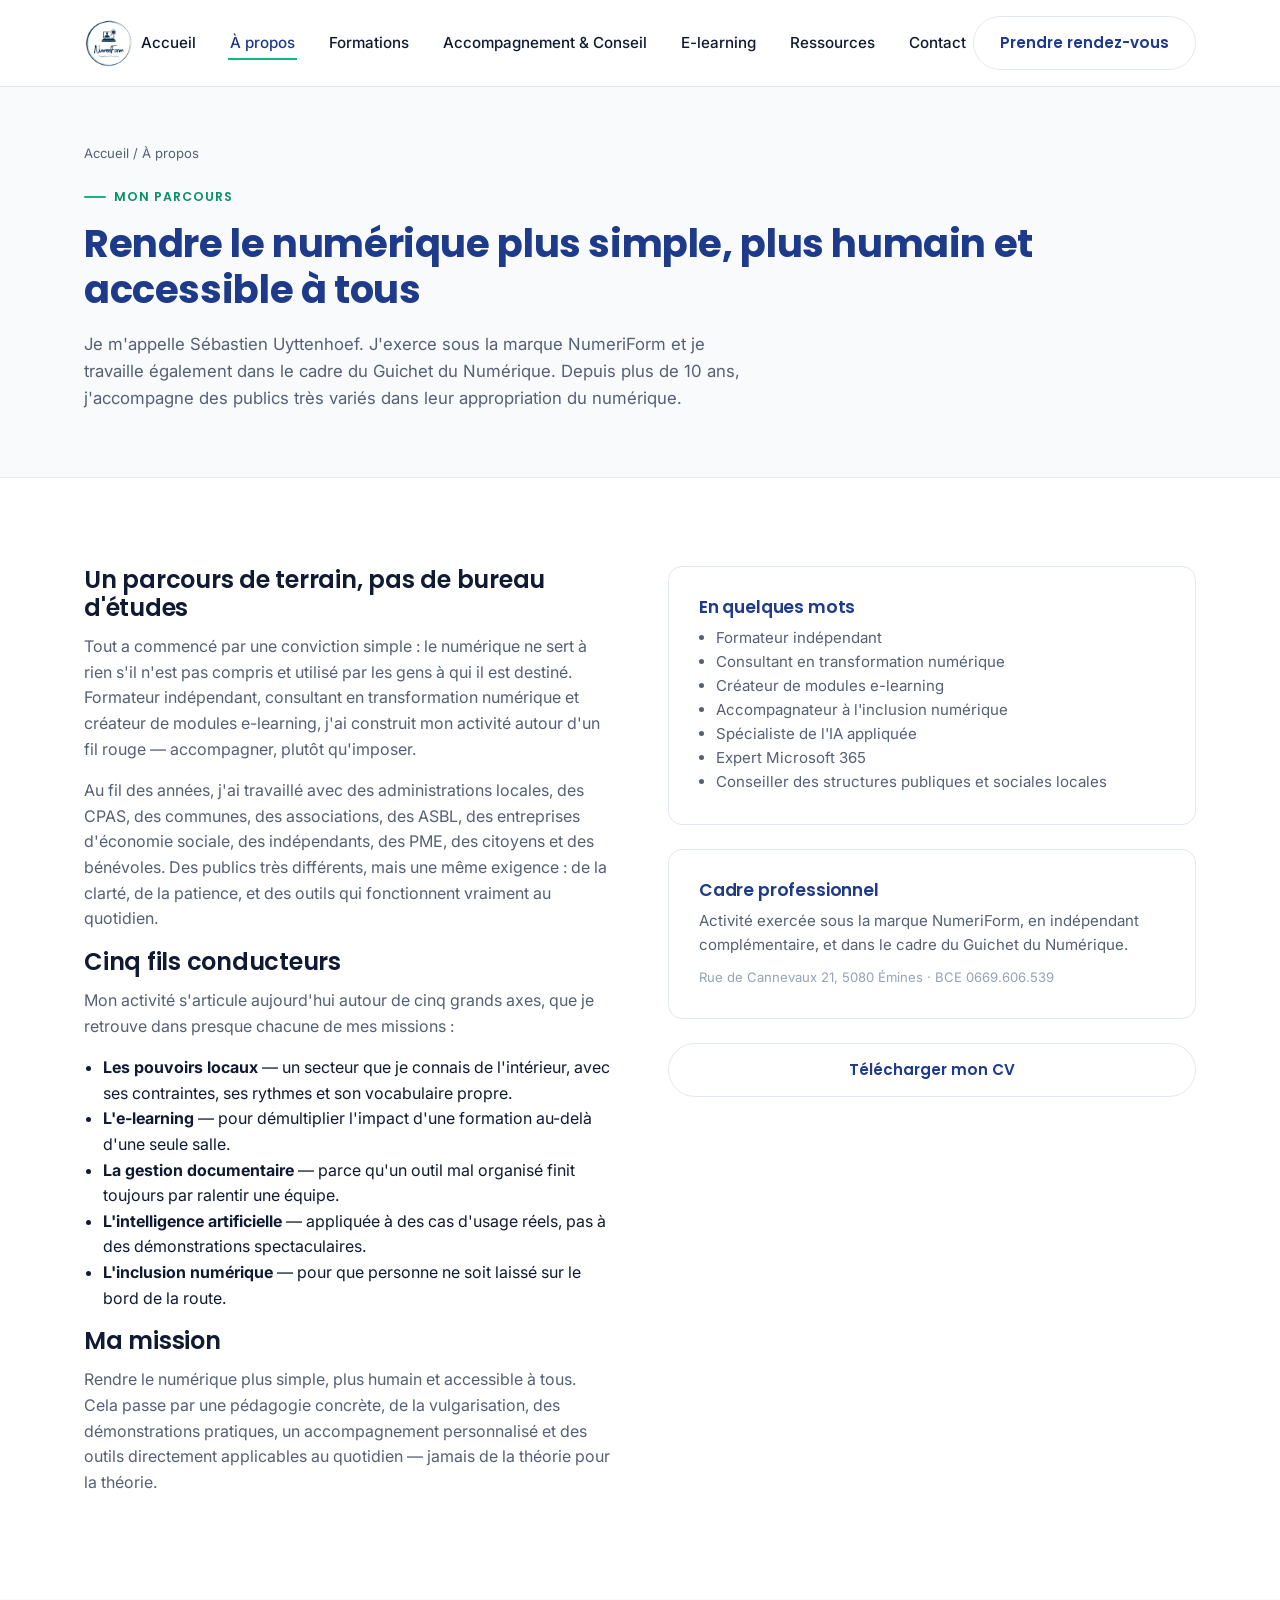
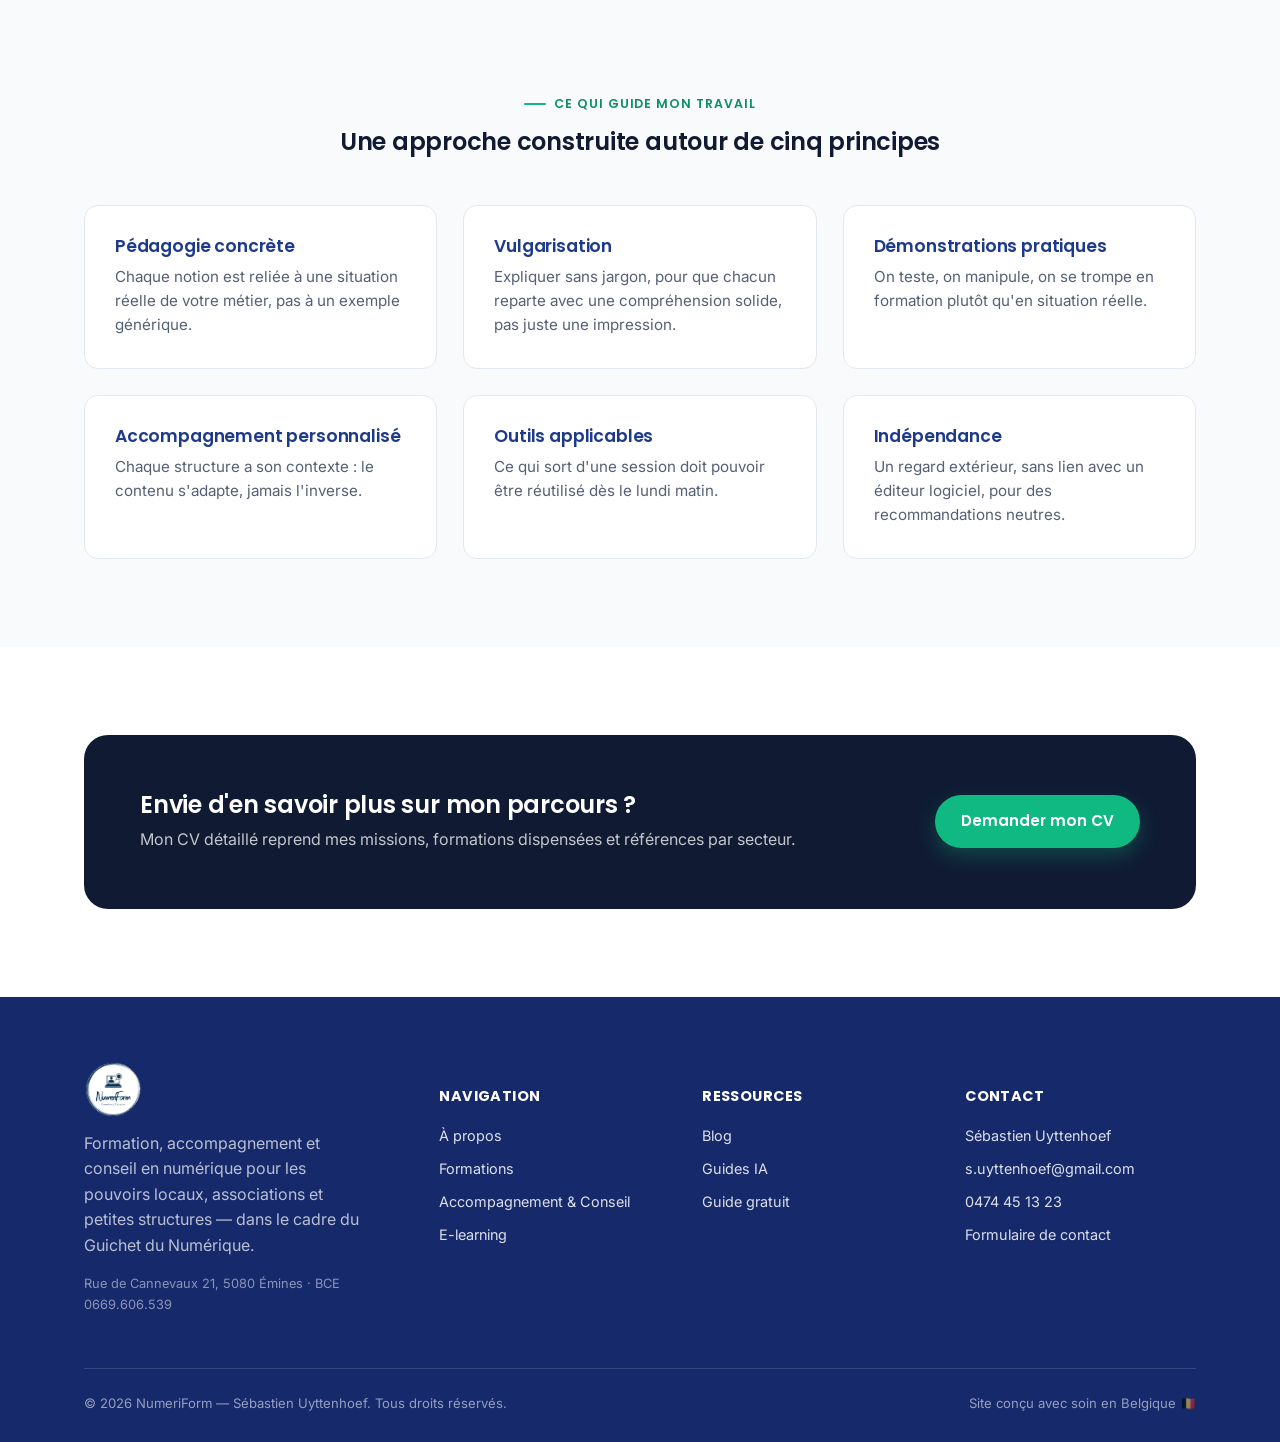
==== a-propos.html @ 52da217d "Nouvelle version complète du site NumeriForm" ====
<!DOCTYPE html>
<html lang="fr">
<head>
<meta charset="UTF-8">
<meta name="viewport" content="width=device-width, initial-scale=1.0">
<title>À propos de Sébastien Uyttenhoef | NumeriForm</title>
<meta name="description" content="Consultant en transformation numérique et formateur IA depuis plus de 10 ans, Sébastien Uyttenhoef accompagne pouvoirs locaux, associations et PME belges vers un numérique plus humain.">
<link rel="canonical" href="https://www.numeriform.be/a-propos.html">
<link rel="icon" href="data:,">
<link rel="preconnect" href="https://fonts.googleapis.com">
<link rel="preconnect" href="https://fonts.gstatic.com" crossorigin>
<link href="https://fonts.googleapis.com/css2?family=Inter:wght@400;500;600;700&family=Poppins:wght@500;600;700&display=swap" rel="stylesheet">
<link rel="stylesheet" href="css/style.css">
</head>
<body>
<a href="#main" class="skip-link">Aller au contenu</a>

<header class="site-header">
  <nav class="nav" aria-label="Navigation principale">
    <a href="index.html" class="logo"><img src="images/logo.png" alt="NumeriForm — Formation & Inclusion" class="logo-img"></a>
    <ul class="nav-links">
      <li><a href="index.html">Accueil</a></li>
      <li><a href="a-propos.html" aria-current="page">À propos</a></li>
      <li><a href="formations.html">Formations</a></li>
      <li><a href="accompagnement-conseil.html">Accompagnement &amp; Conseil</a></li>
      <li><a href="e-learning.html">E-learning</a></li>
      <li><a href="ressources.html">Ressources</a></li>
      <li><a href="contact.html">Contact</a></li>
    </ul>
    <div class="nav-cta">
      <a href="contact.html" class="btn btn-secondary">Prendre rendez-vous</a>
      <button class="nav-toggle" aria-label="Ouvrir le menu" aria-expanded="false"><span></span></button>
    </div>
  </nav>
</header>

<main id="main">

  <section class="page-hero">
    <div class="container">
      <div class="breadcrumb"><a href="index.html">Accueil</a> / À propos</div>
      <div class="eyebrow">Mon parcours</div>
      <h1>Rendre le numérique plus simple, plus humain et accessible à tous</h1>
      <p class="lead">Je m'appelle Sébastien Uyttenhoef. J'exerce sous la marque NumeriForm et je travaille également dans le cadre du Guichet du Numérique. Depuis plus de 10 ans, j'accompagne des publics très variés dans leur appropriation du numérique.</p>
    </div>
  </section>

  <section>
    <div class="container">
      <div class="grid grid-2" style="gap:56px; align-items:start;">
        <div>
          <h2>Un parcours de terrain, pas de bureau d'études</h2>
          <p>Tout a commencé par une conviction simple : le numérique ne sert à rien s'il n'est pas compris et utilisé par les gens à qui il est destiné. Formateur indépendant, consultant en transformation numérique et créateur de modules e-learning, j'ai construit mon activité autour d'un fil rouge — accompagner, plutôt qu'imposer.</p>
          <p>Au fil des années, j'ai travaillé avec des administrations locales, des CPAS, des communes, des associations, des ASBL, des entreprises d'économie sociale, des indépendants, des PME, des citoyens et des bénévoles. Des publics très différents, mais une même exigence : de la clarté, de la patience, et des outils qui fonctionnent vraiment au quotidien.</p>
          <h2>Cinq fils conducteurs</h2>
          <p>Mon activité s'articule aujourd'hui autour de cinq grands axes, que je retrouve dans presque chacune de mes missions :</p>
          <ul>
            <li><strong>Les pouvoirs locaux</strong> — un secteur que je connais de l'intérieur, avec ses contraintes, ses rythmes et son vocabulaire propre.</li>
            <li><strong>L'e-learning</strong> — pour démultiplier l'impact d'une formation au-delà d'une seule salle.</li>
            <li><strong>La gestion documentaire</strong> — parce qu'un outil mal organisé finit toujours par ralentir une équipe.</li>
            <li><strong>L'intelligence artificielle</strong> — appliquée à des cas d'usage réels, pas à des démonstrations spectaculaires.</li>
            <li><strong>L'inclusion numérique</strong> — pour que personne ne soit laissé sur le bord de la route.</li>
          </ul>
          <h2>Ma mission</h2>
          <p>Rendre le numérique plus simple, plus humain et accessible à tous. Cela passe par une pédagogie concrète, de la vulgarisation, des démonstrations pratiques, un accompagnement personnalisé et des outils directement applicables au quotidien — jamais de la théorie pour la théorie.</p>
        </div>

        <aside>
          <div class="card" style="margin-bottom:24px;">
            <h3>En quelques mots</h3>
            <ul style="margin:0; padding-left:1.1em; color:var(--gray-600); font-size:0.94rem;">
              <li>Formateur indépendant</li>
              <li>Consultant en transformation numérique</li>
              <li>Créateur de modules e-learning</li>
              <li>Accompagnateur à l'inclusion numérique</li>
              <li>Spécialiste de l'IA appliquée</li>
              <li>Expert Microsoft 365</li>
              <li>Conseiller des structures publiques et sociales locales</li>
            </ul>
          </div>
          <div class="card" style="margin-bottom:24px;">
            <h3>Cadre professionnel</h3>
            <p style="margin-bottom:0; font-size:0.94rem;">Activité exercée sous la marque NumeriForm, en indépendant complémentaire, et dans le cadre du Guichet du Numérique.</p>
            <p style="color:var(--gray-400); font-size:0.82rem; margin-top:10px; margin-bottom:0;">Rue de Cannevaux 21, 5080 Émines · BCE 0669.606.539</p>
          </div>
          <a href="#cv" class="btn btn-secondary btn-block">Télécharger mon CV</a>
        </aside>
      </div>
    </div>
  </section>

  <section style="background:var(--gray-50);">
    <div class="container">
      <div class="section-head center">
        <div class="eyebrow">Ce qui guide mon travail</div>
        <h2>Une approche construite autour de cinq principes</h2>
      </div>
      <div class="grid grid-3">
        <div class="card"><h3>Pédagogie concrète</h3><p>Chaque notion est reliée à une situation réelle de votre métier, pas à un exemple générique.</p></div>
        <div class="card"><h3>Vulgarisation</h3><p>Expliquer sans jargon, pour que chacun reparte avec une compréhension solide, pas juste une impression.</p></div>
        <div class="card"><h3>Démonstrations pratiques</h3><p>On teste, on manipule, on se trompe en formation plutôt qu'en situation réelle.</p></div>
        <div class="card"><h3>Accompagnement personnalisé</h3><p>Chaque structure a son contexte : le contenu s'adapte, jamais l'inverse.</p></div>
        <div class="card"><h3>Outils applicables</h3><p>Ce qui sort d'une session doit pouvoir être réutilisé dès le lundi matin.</p></div>
        <div class="card"><h3>Indépendance</h3><p>Un regard extérieur, sans lien avec un éditeur logiciel, pour des recommandations neutres.</p></div>
      </div>
    </div>
  </section>

  <section id="cv">
    <div class="container">
      <div class="cta-final">
        <div>
          <h2>Envie d'en savoir plus sur mon parcours ?</h2>
          <p>Mon CV détaillé reprend mes missions, formations dispensées et références par secteur.</p>
        </div>
        <a href="mailto:s.uyttenhoef@gmail.com?subject=Demande%20de%20CV" class="btn btn-primary">Demander mon CV</a>
      </div>
    </div>
  </section>

</main>

<footer class="site-footer">
  <div class="container">
    <div class="footer-grid">
      <div>
        <img src="images/logo.png" alt="NumeriForm — Formation & Inclusion" class="footer-logo-img">
        <p style="color:rgba(255,255,255,0.7); margin-top:12px; max-width:280px;">Formation, accompagnement et conseil en numérique pour les pouvoirs locaux, associations et petites structures — dans le cadre du Guichet du Numérique.</p>
        <p style="color:rgba(255,255,255,0.5); font-size:0.8rem; margin-top:10px;">Rue de Cannevaux 21, 5080 Émines · BCE 0669.606.539</p>
      </div>
      <div>
        <h5>Navigation</h5>
        <ul>
          <li><a href="a-propos.html">À propos</a></li>
          <li><a href="formations.html">Formations</a></li>
          <li><a href="accompagnement-conseil.html">Accompagnement &amp; Conseil</a></li>
          <li><a href="e-learning.html">E-learning</a></li>
        </ul>
      </div>
      <div>
        <h5>Ressources</h5>
        <ul>
          <li><a href="ressources.html">Blog</a></li>
          <li><a href="ressources.html#ia">Guides IA</a></li>
          <li><a href="contact.html">Guide gratuit</a></li>
        </ul>
      </div>
      <div>
        <h5>Contact</h5>
        <ul>
          <li>Sébastien Uyttenhoef</li>
          <li><a href="mailto:s.uyttenhoef@gmail.com">s.uyttenhoef@gmail.com</a></li>
          <li><a href="tel:+32474451323">0474 45 13 23</a></li>
          <li><a href="contact.html">Formulaire de contact</a></li>
        </ul>
      </div>
    </div>
    <div class="footer-bottom">
      <span>© <span data-year></span> NumeriForm — Sébastien Uyttenhoef. Tous droits réservés.</span>
      <span>Site conçu avec soin en Belgique 🇧🇪</span>
    </div>
  </div>
</footer>

<script src="js/main.js"></script>
</body>
</html>
---- css/style.css ----
/* =========================================================
   NumeriForm — Design System
   Palette : bleu institutionnel + accent vert "progrès"
   Typo     : Poppins (display) / Inter (texte courant)
   ========================================================= */

:root {
  /* Couleurs de marque (imposées par le brief) */
  --blue-deep: #1E3A8A;
  --blue-deep-dark: #16296b;
  --blue-light: #3B82F6;
  --green: #10B981;
  --green-dark: #0b8f66;
  --white: #FFFFFF;
  --gray-50: #F8FAFC;
  --gray-100: #F1F5F9;
  --gray-200: #E2E8F0;
  --gray-400: #94A3B8;
  --gray-600: #556075;
  --ink: #101B33;

  /* Typo */
  --font-display: 'Poppins', 'Inter', sans-serif;
  --font-body: 'Inter', sans-serif;

  /* Rythme */
  --radius-sm: 8px;
  --radius-md: 14px;
  --radius-lg: 24px;
  --shadow-sm: 0 2px 8px rgba(16, 27, 51, 0.06);
  --shadow-md: 0 12px 32px rgba(16, 27, 51, 0.10);
  --shadow-lg: 0 24px 60px rgba(16, 27, 51, 0.16);
  --container: 1160px;
}

@media (prefers-reduced-motion: reduce) {
  *, *::before, *::after {
    animation-duration: 0.001ms !important;
    animation-iteration-count: 1 !important;
    transition-duration: 0.001ms !important;
    scroll-behavior: auto !important;
  }
}

* { box-sizing: border-box; }

html { scroll-behavior: smooth; }

body {
  margin: 0;
  font-family: var(--font-body);
  color: var(--ink);
  background: var(--white);
  line-height: 1.6;
  -webkit-font-smoothing: antialiased;
}

img { max-width: 100%; display: block; }

a { color: inherit; text-decoration: none; }

h1, h2, h3, h4 {
  font-family: var(--font-display);
  font-weight: 600;
  line-height: 1.18;
  margin: 0 0 0.5em;
  letter-spacing: -0.01em;
}

h1 { font-weight: 700; }

p { margin: 0 0 1em; color: var(--gray-600); }

ul { padding-left: 1.2em; }

.container {
  width: 100%;
  max-width: var(--container);
  margin: 0 auto;
  padding: 0 24px;
}

section { padding: 88px 0; }

.section-tight { padding: 56px 0; }

.eyebrow {
  display: inline-flex;
  align-items: center;
  gap: 8px;
  font-family: var(--font-display);
  font-size: 0.78rem;
  font-weight: 600;
  letter-spacing: 0.08em;
  text-transform: uppercase;
  color: var(--green-dark);
  margin-bottom: 14px;
}

.eyebrow::before {
  content: "";
  width: 22px;
  height: 2px;
  background: var(--green);
  border-radius: 2px;
}

.section-head {
  max-width: 640px;
  margin-bottom: 48px;
}

.section-head.center {
  margin-left: auto;
  margin-right: auto;
  text-align: center;
}

/* ---------- Boutons ---------- */
.btn {
  display: inline-flex;
  align-items: center;
  justify-content: center;
  gap: 8px;
  font-family: var(--font-display);
  font-weight: 600;
  font-size: 0.95rem;
  padding: 14px 26px;
  border-radius: 999px;
  border: none;
  cursor: pointer;
  transition: transform 0.18s ease, box-shadow 0.18s ease, background 0.18s ease, color 0.18s ease;
  white-space: nowrap;
}
.btn:focus-visible {
  outline: 3px solid var(--green);
  outline-offset: 3px;
}
.btn-primary {
  background: var(--green);
  color: var(--white);
  box-shadow: 0 8px 20px rgba(16, 185, 129, 0.28);
}
.btn-primary:hover { background: var(--green-dark); transform: translateY(-2px); }

.btn-secondary {
  background: var(--white);
  color: var(--blue-deep);
  border: 1.5px solid var(--gray-200);
}
.btn-secondary:hover { border-color: var(--blue-light); transform: translateY(-2px); }

.btn-ghost-onblue {
  background: rgba(255,255,255,0.08);
  color: var(--white);
  border: 1.5px solid rgba(255,255,255,0.35);
}
.btn-ghost-onblue:hover { background: rgba(255,255,255,0.18); transform: translateY(-2px); }

.btn-block { width: 100%; }

/* ---------- Header ---------- */
.site-header {
  position: sticky;
  top: 0;
  z-index: 100;
  background: rgba(255,255,255,0.92);
  backdrop-filter: blur(10px);
  border-bottom: 1px solid var(--gray-200);
}
.nav {
  display: flex;
  align-items: center;
  justify-content: space-between;
  padding: 16px 24px;
  max-width: var(--container);
  margin: 0 auto;
}
.logo {
  font-family: var(--font-display);
  font-weight: 700;
  font-size: 1.15rem;
  color: var(--blue-deep);
  display: flex;
  align-items: center;
  gap: 4px;
}
.logo span { color: var(--green); }
.logo-img {
  height: 48px;
  width: auto;
  display: block;
}
.footer-logo-img {
  height: 56px;
  width: auto;
  display: block;
  margin-bottom: 14px;
}
.nav-links {
  display: flex;
  gap: 30px;
  list-style: none;
  margin: 0;
  padding: 0;
}
.nav-links a {
  font-size: 0.95rem;
  font-weight: 500;
  color: var(--ink);
  padding: 6px 2px;
  border-bottom: 2px solid transparent;
  transition: border-color 0.15s ease, color 0.15s ease;
}
.nav-links a:hover, .nav-links a[aria-current="page"] {
  color: var(--blue-deep);
  border-color: var(--green);
}
.nav-cta { display: flex; align-items: center; gap: 14px; }
.nav-toggle {
  display: none;
  background: none;
  border: none;
  cursor: pointer;
  padding: 8px;
}
.nav-toggle span, .nav-toggle span::before, .nav-toggle span::after {
  content: "";
  display: block;
  width: 24px;
  height: 2px;
  background: var(--ink);
  position: relative;
  transition: transform 0.2s ease, opacity 0.2s ease;
}
.nav-toggle span::before { position: absolute; top: -8px; }
.nav-toggle span::after { position: absolute; top: 8px; }

@media (max-width: 900px) {
  .nav-links {
    position: fixed;
    inset: 72px 16px auto 16px;
    background: var(--white);
    flex-direction: column;
    gap: 4px;
    padding: 14px;
    border-radius: var(--radius-md);
    box-shadow: var(--shadow-lg);
    border: 1px solid var(--gray-200);
    transform: translateY(-12px);
    opacity: 0;
    pointer-events: none;
    transition: transform 0.2s ease, opacity 0.2s ease;
  }
  .nav-links.open { transform: translateY(0); opacity: 1; pointer-events: auto; }
  .nav-links a { display: block; padding: 10px 12px; border-radius: 8px; border-bottom: none; }
  .nav-links a:hover { background: var(--gray-100); }
  .nav-toggle { display: block; }
  .nav-cta .btn-secondary { display: none; }
}

/* ---------- Hero ---------- */
.hero {
  position: relative;
  overflow: hidden;
  background: linear-gradient(180deg, var(--gray-50) 0%, var(--white) 100%);
  padding: 76px 0 40px;
}
.hero-grid {
  display: grid;
  grid-template-columns: 1.05fr 0.95fr;
  gap: 56px;
  align-items: center;
}
.hero h1 {
  font-size: clamp(2.1rem, 3.6vw, 3.35rem);
  color: var(--blue-deep);
}
.hero .lead {
  font-size: 1.14rem;
  color: var(--gray-600);
  max-width: 540px;
  margin-bottom: 30px;
}
.hero-actions { display: flex; gap: 14px; flex-wrap: wrap; margin-bottom: 34px; }
.hero-trust {
  display: flex;
  gap: 28px;
  flex-wrap: wrap;
  font-size: 0.86rem;
  color: var(--gray-600);
}
.hero-trust strong { color: var(--blue-deep); font-family: var(--font-display); display: block; font-size: 1.3rem; }

/* Signature visuelle : le chemin numérique (parcours en 3 étapes, en forme de passerelle) */
.path-visual {
  position: relative;
  width: 100%;
  aspect-ratio: 4/3.1;
}
.path-visual svg { width: 100%; height: 100%; }

/* ---------- Bandeau logos / secteurs ---------- */
.sectors-strip {
  padding: 30px 0;
  border-top: 1px solid var(--gray-200);
  border-bottom: 1px solid var(--gray-200);
  background: var(--gray-50);
}
.sectors-strip .row {
  display: flex;
  flex-wrap: wrap;
  gap: 12px 28px;
  justify-content: center;
  align-items: center;
  font-family: var(--font-display);
  font-weight: 600;
  font-size: 0.92rem;
  color: var(--blue-deep);
  text-align: center;
}
.sectors-strip .row span { opacity: 0.9; }

/* ---------- Cards génériques ---------- */
.grid {
  display: grid;
  gap: 26px;
}
.grid-3 { grid-template-columns: repeat(3, 1fr); }
.grid-2 { grid-template-columns: repeat(2, 1fr); }
.grid-4 { grid-template-columns: repeat(4, 1fr); }

.card {
  background: var(--white);
  border: 1px solid var(--gray-200);
  border-radius: var(--radius-md);
  padding: 30px;
  transition: transform 0.2s ease, box-shadow 0.2s ease, border-color 0.2s ease;
}
.card:hover { transform: translateY(-4px); box-shadow: var(--shadow-md); border-color: transparent; }

.card-icon {
  width: 46px;
  height: 46px;
  border-radius: 12px;
  background: rgba(16,185,129,0.12);
  color: var(--green-dark);
  display: flex;
  align-items: center;
  justify-content: center;
  margin-bottom: 18px;
}
.card-icon svg { width: 24px; height: 24px; }

.card h3 { font-size: 1.08rem; color: var(--blue-deep); }
.card p { font-size: 0.95rem; margin-bottom: 0; }
.card a.card-link {
  display: inline-flex;
  align-items: center;
  gap: 6px;
  margin-top: 14px;
  font-weight: 600;
  font-size: 0.9rem;
  color: var(--green-dark);
}

/* ---------- Pourquoi travailler avec moi (points forts) ---------- */
.strengths { background: var(--gray-50); }
.strength-row {
  display: flex;
  gap: 22px;
  padding: 24px 0;
  border-bottom: 1px solid var(--gray-200);
}
.strength-row:last-child { border-bottom: none; }
.strength-num {
  font-family: var(--font-display);
  font-weight: 700;
  font-size: 0.85rem;
  color: var(--white);
  background: var(--blue-deep);
  width: 34px; height: 34px;
  border-radius: 999px;
  display: flex; align-items: center; justify-content: center;
  flex-shrink: 0;
}
.strength-row h4 { margin-bottom: 4px; font-size: 1.02rem; color: var(--ink); }
.strength-row p { margin: 0; font-size: 0.93rem; }

/* ---------- Bandeau bleu (CTA / stats) ---------- */
.band-blue {
  background: radial-gradient(1200px 400px at 15% -10%, var(--blue-light) 0%, transparent 60%), var(--blue-deep);
  color: var(--white);
}
.band-blue h2, .band-blue h3 { color: var(--white); }
.band-blue p { color: rgba(255,255,255,0.82); }

.stats-row {
  display: grid;
  grid-template-columns: repeat(4, 1fr);
  gap: 24px;
  text-align: center;
}
.stat strong {
  display: block;
  font-family: var(--font-display);
  font-size: 2.3rem;
  color: var(--white);
}
.stat span { font-size: 0.86rem; color: rgba(255,255,255,0.75); }

/* ---------- Témoignages ---------- */
.testimonial-card {
  background: var(--white);
  border: 1px solid var(--gray-200);
  border-radius: var(--radius-md);
  padding: 28px;
}
.testimonial-card p.quote {
  font-family: var(--font-display);
  font-size: 1.02rem;
  color: var(--ink);
  font-weight: 500;
}
.testimonial-who {
  display: flex;
  align-items: center;
  gap: 12px;
  margin-top: 18px;
}
.avatar {
  width: 42px; height: 42px;
  border-radius: 999px;
  background: var(--blue-deep);
  color: var(--white);
  display: flex; align-items: center; justify-content: center;
  font-family: var(--font-display);
  font-weight: 700;
  font-size: 0.9rem;
}
.testimonial-who div strong { display: block; font-size: 0.92rem; }
.testimonial-who div span { font-size: 0.82rem; color: var(--gray-600); }
.testimonial-note {
  font-size: 0.78rem;
  color: var(--gray-400);
  margin-top: 40px;
  text-align: center;
}

/* ---------- CTA final ---------- */
.cta-final {
  background: var(--ink);
  color: var(--white);
  border-radius: var(--radius-lg);
  padding: 56px;
  display: flex;
  align-items: center;
  justify-content: space-between;
  gap: 30px;
  flex-wrap: wrap;
}
.cta-final h2 { color: var(--white); margin-bottom: 8px; }
.cta-final p { color: rgba(255,255,255,0.75); margin: 0; }

/* ---------- Footer ---------- */
.site-footer {
  background: var(--blue-deep-dark);
  color: rgba(255,255,255,0.85);
  padding: 64px 0 28px;
}
.footer-grid {
  display: grid;
  grid-template-columns: 1.4fr 1fr 1fr 1fr;
  gap: 32px;
  padding-bottom: 40px;
  border-bottom: 1px solid rgba(255,255,255,0.14);
}
.footer-grid h5 {
  font-family: var(--font-display);
  color: var(--white);
  font-size: 0.9rem;
  margin-bottom: 16px;
  letter-spacing: 0.03em;
  text-transform: uppercase;
}
.footer-grid ul { list-style: none; padding: 0; margin: 0; }
.footer-grid li { margin-bottom: 10px; font-size: 0.9rem; }
.footer-grid a:hover { color: var(--green); }
.footer-logo { font-family: var(--font-display); font-weight: 700; color: var(--white); font-size: 1.2rem; }
.footer-bottom {
  display: flex;
  justify-content: space-between;
  flex-wrap: wrap;
  gap: 10px;
  padding-top: 24px;
  font-size: 0.82rem;
  color: rgba(255,255,255,0.55);
}

/* ---------- Page header (pages internes) ---------- */
.page-hero {
  padding: 56px 0 48px;
  background: var(--gray-50);
  border-bottom: 1px solid var(--gray-200);
}
.breadcrumb {
  font-size: 0.82rem;
  color: var(--gray-600);
  margin-bottom: 16px;
}
.breadcrumb a:hover { color: var(--blue-deep); }
.page-hero h1 { color: var(--blue-deep); font-size: clamp(1.8rem, 3vw, 2.5rem); }
.page-hero .lead { max-width: 680px; font-size: 1.05rem; }

/* ---------- Tabs de catégories (formations / blog) ---------- */
.filter-row {
  display: flex;
  gap: 10px;
  flex-wrap: wrap;
  margin-bottom: 40px;
}
.filter-chip {
  font-family: var(--font-display);
  font-size: 0.86rem;
  font-weight: 600;
  padding: 9px 18px;
  border-radius: 999px;
  border: 1.5px solid var(--gray-200);
  background: var(--white);
  cursor: pointer;
  color: var(--ink);
  transition: all 0.15s ease;
}
.filter-chip:hover { border-color: var(--blue-light); }
.filter-chip.active { background: var(--blue-deep); border-color: var(--blue-deep); color: var(--white); }

/* ---------- Fiche formation ---------- */
.course-card {
  border: 1px solid var(--gray-200);
  border-radius: var(--radius-md);
  overflow: hidden;
  background: var(--white);
  display: flex;
  flex-direction: column;
}
.course-media {
  height: 150px;
  background: linear-gradient(135deg, var(--blue-deep), var(--blue-light));
  display: flex;
  align-items: center;
  justify-content: center;
  color: rgba(255,255,255,0.9);
  font-family: var(--font-display);
  font-weight: 600;
  font-size: 0.85rem;
  letter-spacing: 0.04em;
  text-transform: uppercase;
}
.course-body { padding: 22px; display: flex; flex-direction: column; flex: 1; }
.course-tag {
  align-self: flex-start;
  font-size: 0.72rem;
  font-weight: 700;
  text-transform: uppercase;
  letter-spacing: 0.05em;
  color: var(--green-dark);
  background: rgba(16,185,129,0.12);
  padding: 4px 10px;
  border-radius: 6px;
  margin-bottom: 12px;
}
.course-meta {
  display: flex;
  gap: 14px;
  font-size: 0.82rem;
  color: var(--gray-600);
  margin: 14px 0 0;
  padding-top: 14px;
  border-top: 1px solid var(--gray-200);
}

/* ---------- Process / étapes (mission accompagnement) ---------- */
.process-list { counter-reset: step; }
.process-item {
  display: grid;
  grid-template-columns: 64px 1fr;
  gap: 20px;
  padding: 26px 0;
  border-bottom: 1px solid var(--gray-200);
}
.process-item:last-child { border-bottom: none; }
.process-index {
  counter-increment: step;
  font-family: var(--font-display);
  font-weight: 700;
  font-size: 1.4rem;
  color: var(--blue-light);
}
.process-index::before { content: counter(step, decimal-leading-zero); }

/* ---------- Formulaire ---------- */
.form-card {
  background: var(--white);
  border: 1px solid var(--gray-200);
  border-radius: var(--radius-lg);
  padding: 36px;
  box-shadow: var(--shadow-sm);
}
.form-row { display: grid; gap: 18px; margin-bottom: 18px; }
.form-row.two { grid-template-columns: 1fr 1fr; }
.field label {
  display: block;
  font-size: 0.86rem;
  font-weight: 600;
  margin-bottom: 6px;
  color: var(--ink);
}
.field input, .field select, .field textarea {
  width: 100%;
  padding: 12px 14px;
  border-radius: var(--radius-sm);
  border: 1.5px solid var(--gray-200);
  font-family: var(--font-body);
  font-size: 0.95rem;
  color: var(--ink);
  background: var(--white);
  transition: border-color 0.15s ease, box-shadow 0.15s ease;
}
.field input:focus, .field select:focus, .field textarea:focus {
  outline: none;
  border-color: var(--blue-light);
  box-shadow: 0 0 0 3px rgba(59,130,246,0.18);
}
.field textarea { resize: vertical; min-height: 120px; }
.form-note { font-size: 0.8rem; color: var(--gray-400); margin-top: 10px; }
.form-success {
  display: none;
  background: rgba(16,185,129,0.1);
  border: 1px solid rgba(16,185,129,0.35);
  color: var(--green-dark);
  padding: 14px 16px;
  border-radius: var(--radius-sm);
  font-size: 0.9rem;
  margin-top: 18px;
  font-weight: 600;
}
.form-success.show { display: block; }

.contact-info-card {
  background: var(--blue-deep);
  color: var(--white);
  border-radius: var(--radius-lg);
  padding: 36px;
}
.contact-info-card h3 { color: var(--white); }
.contact-info-card .item { display: flex; gap: 14px; margin-bottom: 22px; align-items: flex-start; }
.contact-info-card .item svg { width: 20px; height: 20px; flex-shrink: 0; margin-top: 3px; color: var(--green); }
.contact-info-card .item strong { display: block; font-size: 0.92rem; }
.contact-info-card .item span { font-size: 0.86rem; color: rgba(255,255,255,0.75); }
.map-frame {
  border-radius: var(--radius-md);
  overflow: hidden;
  border: 1px solid rgba(255,255,255,0.2);
  margin-top: 10px;
}

/* ---------- Newsletter ---------- */
.newsletter-box {
  background: var(--gray-100);
  border-radius: var(--radius-lg);
  padding: 40px;
  display: flex;
  align-items: center;
  gap: 30px;
  flex-wrap: wrap;
  justify-content: space-between;
}
.newsletter-form { display: flex; gap: 10px; flex-wrap: wrap; }
.newsletter-form input {
  padding: 12px 16px;
  border-radius: 999px;
  border: 1.5px solid var(--gray-200);
  min-width: 260px;
  font-family: var(--font-body);
}
.newsletter-form input:focus { outline: none; border-color: var(--blue-light); }

/* ---------- Blog list ---------- */
.article-card {
  border: 1px solid var(--gray-200);
  border-radius: var(--radius-md);
  overflow: hidden;
  background: var(--white);
}
.article-media {
  height: 160px;
  background: linear-gradient(135deg, var(--green), var(--blue-light));
}
.article-body { padding: 22px; }
.article-meta { font-size: 0.78rem; color: var(--gray-400); margin-bottom: 10px; }
.article-card h3 { font-size: 1.02rem; color: var(--ink); }

/* ---------- FAQ ---------- */
.faq-item {
  border-bottom: 1px solid var(--gray-200);
  padding: 20px 0;
}
.faq-item summary {
  cursor: pointer;
  font-family: var(--font-display);
  font-weight: 600;
  font-size: 1rem;
  color: var(--ink);
  list-style: none;
  display: flex;
  justify-content: space-between;
  align-items: center;
}
.faq-item summary::-webkit-details-marker { display: none; }
.faq-item summary::after {
  content: "+";
  font-size: 1.3rem;
  color: var(--green-dark);
  flex-shrink: 0;
  margin-left: 16px;
  transition: transform 0.2s ease;
}
.faq-item[open] summary::after { transform: rotate(45deg); }
.faq-item p { margin-top: 12px; font-size: 0.95rem; }

/* ---------- Utilitaires ---------- */
.mt-0 { margin-top: 0; }
.text-center { text-align: center; }
.tag-list { display: flex; flex-wrap: wrap; gap: 8px; }
.tag {
  font-size: 0.78rem;
  font-weight: 600;
  padding: 6px 12px;
  border-radius: 999px;
  background: var(--gray-100);
  color: var(--blue-deep);
}
.divider-soft { height: 1px; background: var(--gray-200); border: none; margin: 0; }

.skip-link {
  position: absolute;
  left: -9999px;
  top: 0;
  background: var(--blue-deep);
  color: var(--white);
  padding: 12px 18px;
  z-index: 999;
  border-radius: 0 0 8px 0;
}
.skip-link:focus { left: 0; }

/* ---------- Responsive ---------- */
@media (max-width: 980px) {
  .hero-grid { grid-template-columns: 1fr; }
  .hero .path-visual { order: -1; max-width: 420px; margin: 0 auto; }
  .grid-3, .grid-4 { grid-template-columns: repeat(2, 1fr); }
  .footer-grid { grid-template-columns: 1fr 1fr; }
  .stats-row { grid-template-columns: repeat(2, 1fr); }
}
@media (max-width: 640px) {
  section { padding: 60px 0; }
  .grid-2, .grid-3, .grid-4 { grid-template-columns: 1fr; }
  .footer-grid { grid-template-columns: 1fr; }
  .form-row.two { grid-template-columns: 1fr; }
  .cta-final { padding: 34px; flex-direction: column; align-items: flex-start; }
  .newsletter-box { padding: 28px; }
  .contact-info-card { padding: 28px; }
}
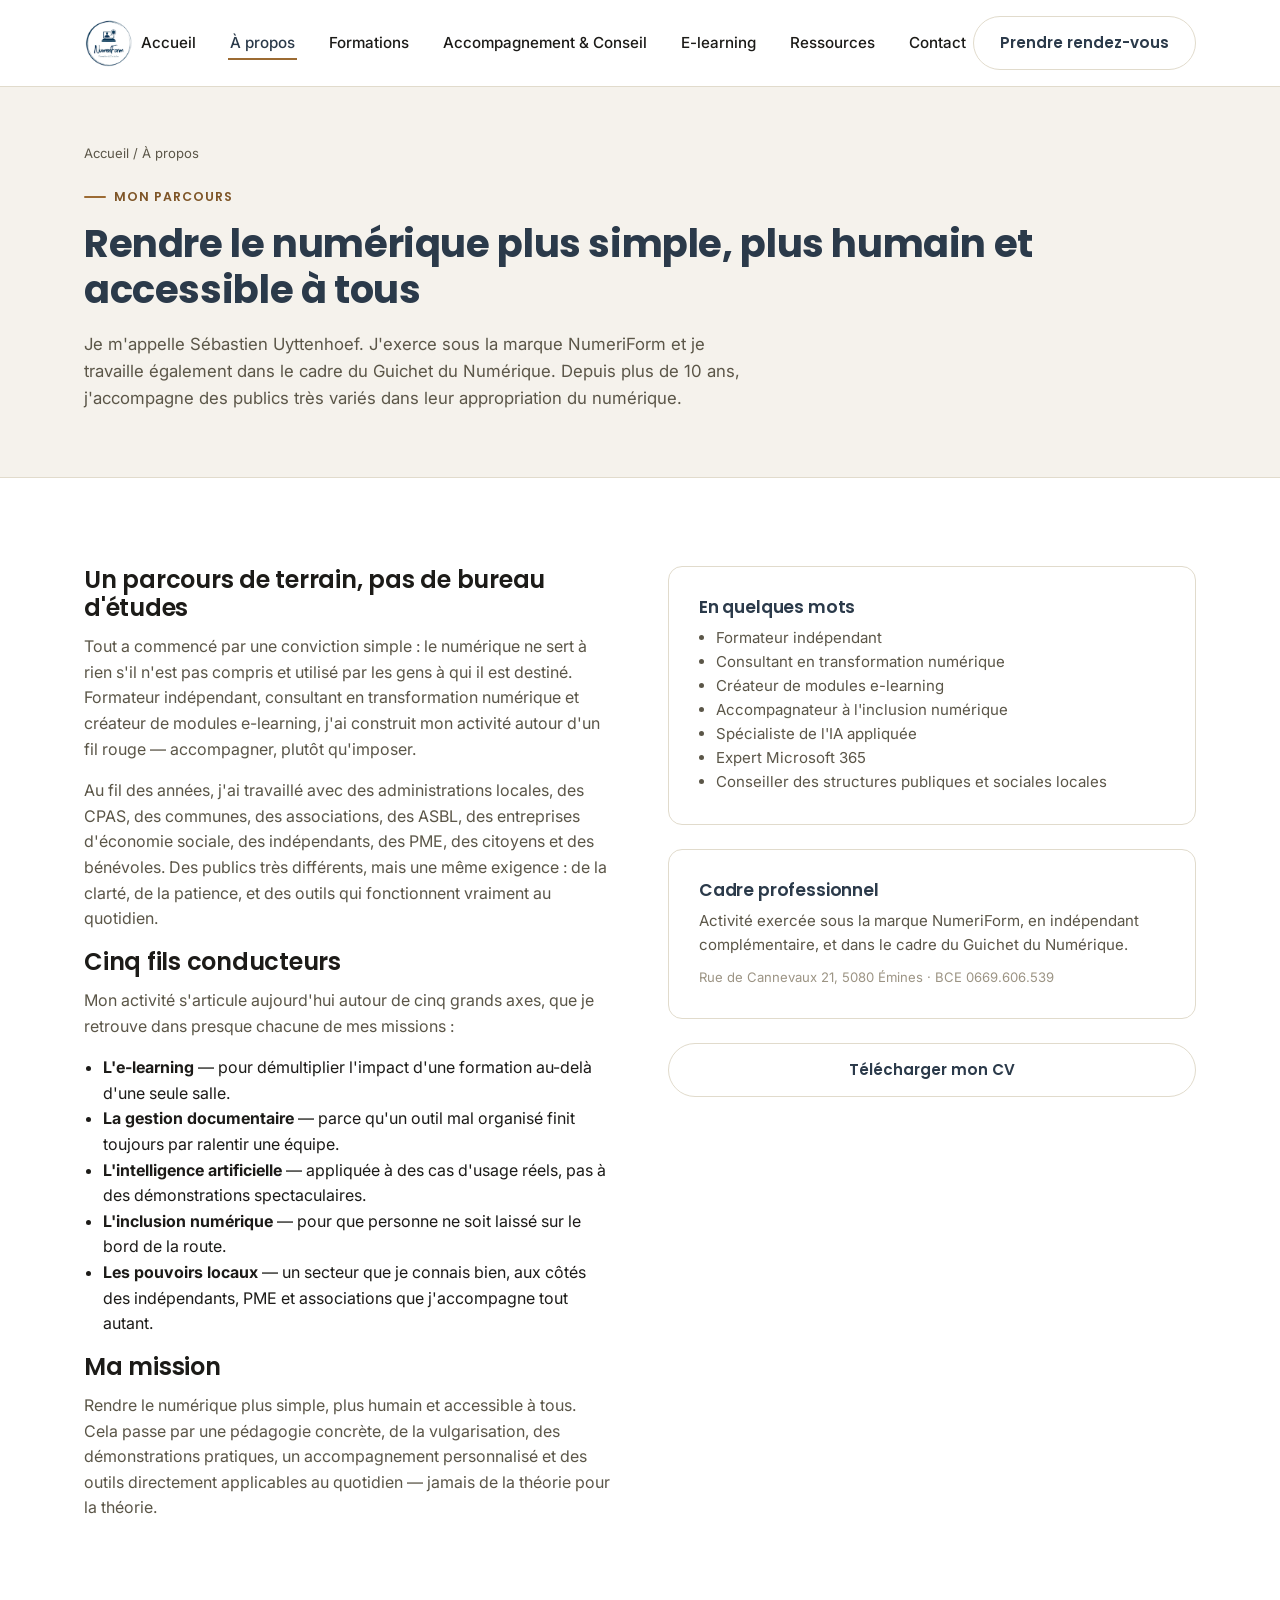
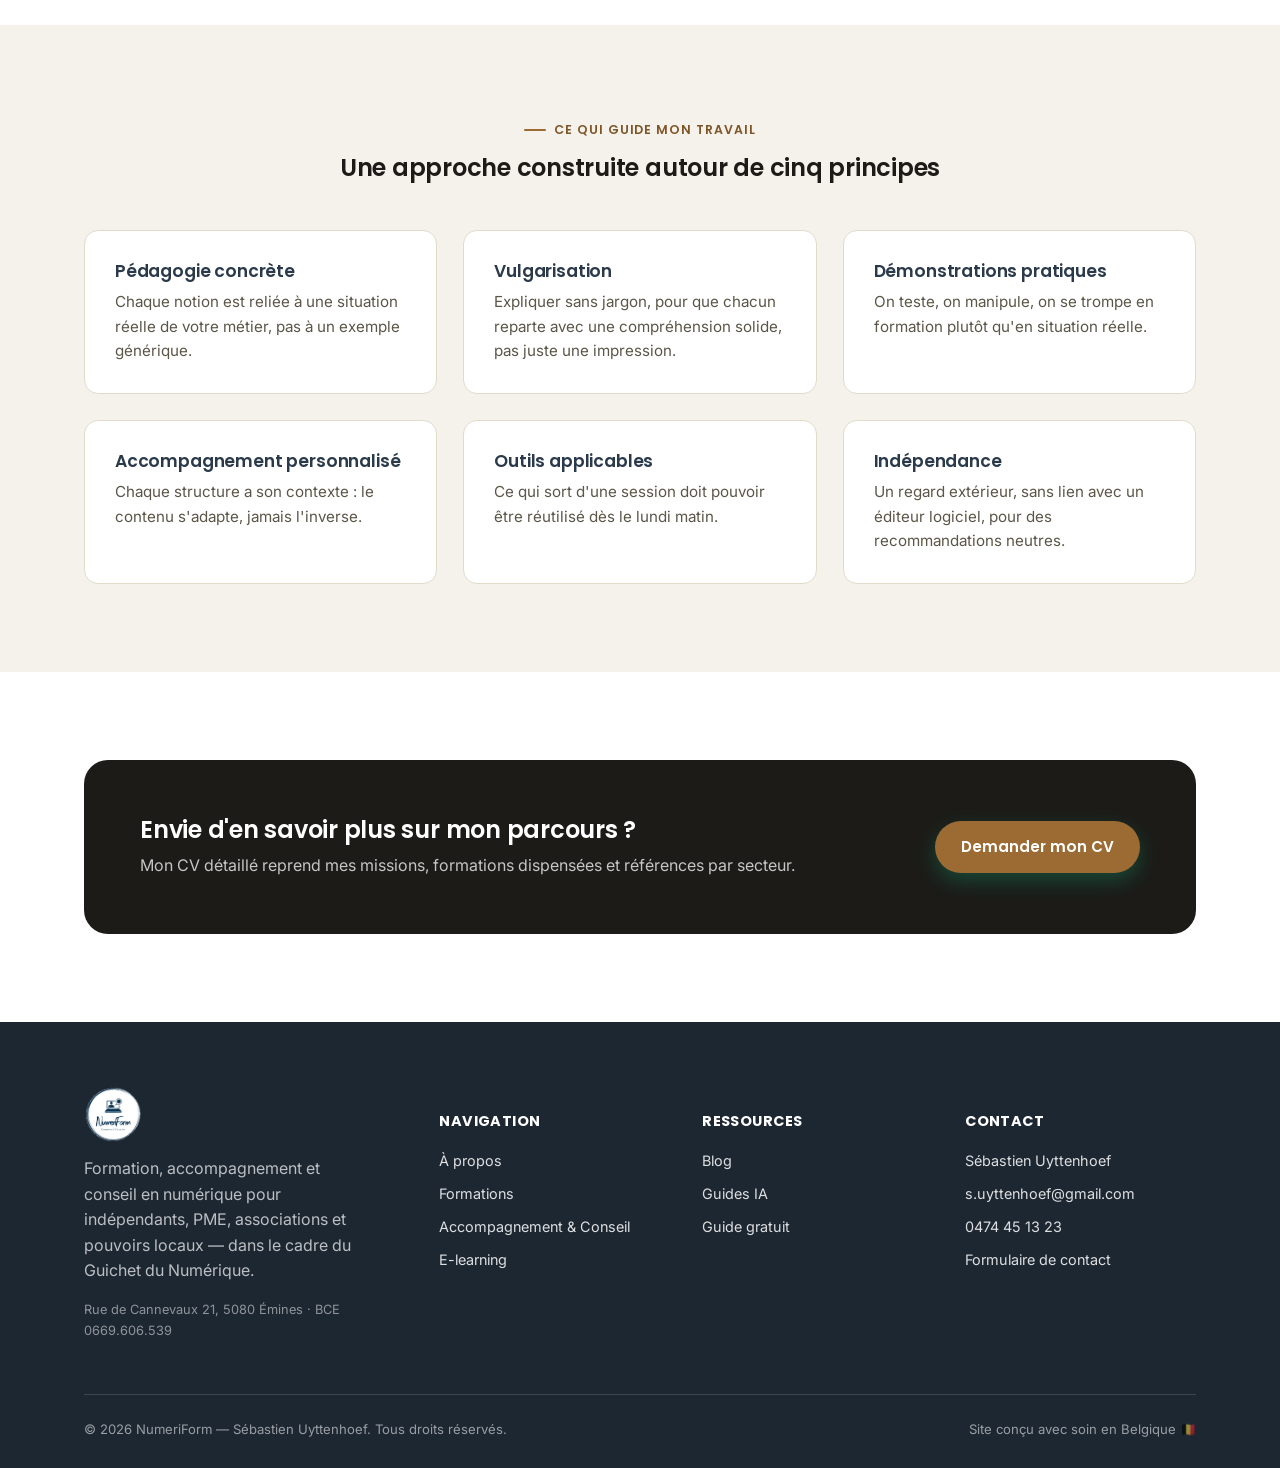
==== commit 19d9e662: "Refonte : palette sobre, cohérence régionale, rééquilibrage des publics" ====
--- a/a-propos.html
+++ b/a-propos.html
@@ -4,7 +4,7 @@
 <meta charset="UTF-8">
 <meta name="viewport" content="width=device-width, initial-scale=1.0">
 <title>À propos de Sébastien Uyttenhoef | NumeriForm</title>
-<meta name="description" content="Consultant en transformation numérique et formateur IA depuis plus de 10 ans, Sébastien Uyttenhoef accompagne pouvoirs locaux, associations et PME belges vers un numérique plus humain.">
+<meta name="description" content="Consultant en transformation numérique et formateur IA depuis plus de 10 ans, Sébastien Uyttenhoef accompagne indépendants, PME, associations et pouvoirs locaux en Wallonie vers un numérique plus humain.">
 <link rel="canonical" href="https://www.numeriform.be/a-propos.html">
 <link rel="icon" href="data:,">
 <link rel="preconnect" href="https://fonts.googleapis.com">
@@ -55,11 +55,11 @@
           <h2>Cinq fils conducteurs</h2>
           <p>Mon activité s'articule aujourd'hui autour de cinq grands axes, que je retrouve dans presque chacune de mes missions :</p>
           <ul>
-            <li><strong>Les pouvoirs locaux</strong> — un secteur que je connais de l'intérieur, avec ses contraintes, ses rythmes et son vocabulaire propre.</li>
             <li><strong>L'e-learning</strong> — pour démultiplier l'impact d'une formation au-delà d'une seule salle.</li>
             <li><strong>La gestion documentaire</strong> — parce qu'un outil mal organisé finit toujours par ralentir une équipe.</li>
             <li><strong>L'intelligence artificielle</strong> — appliquée à des cas d'usage réels, pas à des démonstrations spectaculaires.</li>
             <li><strong>L'inclusion numérique</strong> — pour que personne ne soit laissé sur le bord de la route.</li>
+            <li><strong>Les pouvoirs locaux</strong> — un secteur que je connais bien, aux côtés des indépendants, PME et associations que j'accompagne tout autant.</li>
           </ul>
           <h2>Ma mission</h2>
           <p>Rendre le numérique plus simple, plus humain et accessible à tous. Cela passe par une pédagogie concrète, de la vulgarisation, des démonstrations pratiques, un accompagnement personnalisé et des outils directement applicables au quotidien — jamais de la théorie pour la théorie.</p>
@@ -125,7 +125,7 @@
     <div class="footer-grid">
       <div>
         <img src="images/logo.png" alt="NumeriForm — Formation & Inclusion" class="footer-logo-img">
-        <p style="color:rgba(255,255,255,0.7); margin-top:12px; max-width:280px;">Formation, accompagnement et conseil en numérique pour les pouvoirs locaux, associations et petites structures — dans le cadre du Guichet du Numérique.</p>
+        <p style="color:rgba(255,255,255,0.7); margin-top:12px; max-width:280px;">Formation, accompagnement et conseil en numérique pour indépendants, PME, associations et pouvoirs locaux — dans le cadre du Guichet du Numérique.</p>
         <p style="color:rgba(255,255,255,0.5); font-size:0.8rem; margin-top:10px;">Rue de Cannevaux 21, 5080 Émines · BCE 0669.606.539</p>
       </div>
       <div>
--- a/css/style.css
+++ b/css/style.css
@@ -1,23 +1,25 @@
 /* =========================================================
-   NumeriForm — Design System
-   Palette : bleu institutionnel + accent vert "progrès"
+   NumeriForm — Design System (v2)
+   Palette : ardoise sourde + bronze — identité indépendante,
+   volontairement écartée des codes bleu/vert pastel du secteur
+   de l'accompagnement numérique institutionnel.
    Typo     : Poppins (display) / Inter (texte courant)
    ========================================================= */
 
 :root {
-  /* Couleurs de marque (imposées par le brief) */
-  --blue-deep: #1E3A8A;
-  --blue-deep-dark: #16296b;
-  --blue-light: #3B82F6;
-  --green: #10B981;
-  --green-dark: #0b8f66;
+  /* Couleurs de marque — ardoise profonde + accent bronze */
+  --blue-deep: #2B3A4A;        /* ardoise foncée (titres, fonds) */
+  --blue-deep-dark: #1D2732;   /* ardoise quasi noire (footer) */
+  --blue-light: #56697C;       /* ardoise moyenne (texte secondaire sur fond foncé) */
+  --green: #9C6B33;            /* bronze — accent unique, sobre */
+  --green-dark: #7E5527;
   --white: #FFFFFF;
-  --gray-50: #F8FAFC;
-  --gray-100: #F1F5F9;
-  --gray-200: #E2E8F0;
-  --gray-400: #94A3B8;
-  --gray-600: #556075;
-  --ink: #101B33;
+  --gray-50: #F5F2EC;          /* papier chaud (remplace le gris-bleu pastel) */
+  --gray-100: #EEE9DF;
+  --gray-200: #E1DBCC;
+  --gray-400: #9C9484;
+  --gray-600: #5B5648;
+  --ink: #1C1B18;
 
   /* Typo */
   --font-display: 'Poppins', 'Inter', sans-serif;
@@ -27,9 +29,9 @@
   --radius-sm: 8px;
   --radius-md: 14px;
   --radius-lg: 24px;
-  --shadow-sm: 0 2px 8px rgba(16, 27, 51, 0.06);
-  --shadow-md: 0 12px 32px rgba(16, 27, 51, 0.10);
-  --shadow-lg: 0 24px 60px rgba(16, 27, 51, 0.16);
+  --shadow-sm: 0 2px 8px rgba(28, 27, 24, 0.06);
+  --shadow-md: 0 12px 32px rgba(28, 27, 24, 0.09);
+  --shadow-lg: 0 24px 60px rgba(28, 27, 24, 0.14);
   --container: 1160px;
 }
 
@@ -292,13 +294,50 @@
 }
 .hero-trust strong { color: var(--blue-deep); font-family: var(--font-display); display: block; font-size: 1.3rem; }
 
-/* Signature visuelle : le chemin numérique (parcours en 3 étapes, en forme de passerelle) */
-.path-visual {
-  position: relative;
-  width: 100%;
-  aspect-ratio: 4/3.1;
-}
-.path-visual svg { width: 100%; height: 100%; }
+/* Signature visuelle : le "traducteur de jargon" — la vulgarisation
+   est le vrai point distinctif de Sébastien, donc c'est ce que la
+   page d'accueil montre en premier, plutôt qu'un schéma de démarche. */
+.jargon-card {
+  background: var(--ink);
+  border-radius: var(--radius-lg);
+  padding: 34px;
+  color: var(--white);
+}
+.jargon-card .jargon-label {
+  font-family: var(--font-display);
+  font-size: 0.78rem;
+  font-weight: 600;
+  letter-spacing: 0.06em;
+  text-transform: uppercase;
+  color: var(--green);
+  margin-bottom: 22px;
+}
+.jargon-row {
+  padding: 16px 0;
+  border-bottom: 1px solid rgba(255,255,255,0.12);
+  display: grid;
+  grid-template-columns: 1fr auto 1fr;
+  gap: 14px;
+  align-items: center;
+}
+.jargon-row:last-child { border-bottom: none; }
+.jargon-before {
+  font-size: 0.86rem;
+  color: rgba(255,255,255,0.5);
+  text-decoration: line-through;
+  text-decoration-color: rgba(255,255,255,0.3);
+}
+.jargon-arrow { color: var(--green); font-size: 1rem; }
+.jargon-after {
+  font-family: var(--font-display);
+  font-weight: 600;
+  font-size: 0.94rem;
+  color: var(--white);
+}
+@media (max-width: 640px) {
+  .jargon-row { grid-template-columns: 1fr; gap: 4px; text-align: left; }
+  .jargon-arrow { display: none; }
+}
 
 /* ---------- Bandeau logos / secteurs ---------- */
 .sectors-strip {
@@ -387,9 +426,9 @@
 .strength-row h4 { margin-bottom: 4px; font-size: 1.02rem; color: var(--ink); }
 .strength-row p { margin: 0; font-size: 0.93rem; }
 
-/* ---------- Bandeau bleu (CTA / stats) ---------- */
+/* ---------- Bandeau ardoise (CTA / stats) ---------- */
 .band-blue {
-  background: radial-gradient(1200px 400px at 15% -10%, var(--blue-light) 0%, transparent 60%), var(--blue-deep);
+  background: var(--ink);
   color: var(--white);
 }
 .band-blue h2, .band-blue h3 { color: var(--white); }
@@ -757,7 +796,7 @@
 /* ---------- Responsive ---------- */
 @media (max-width: 980px) {
   .hero-grid { grid-template-columns: 1fr; }
-  .hero .path-visual { order: -1; max-width: 420px; margin: 0 auto; }
+  .hero .jargon-card { order: -1; max-width: 460px; margin: 0 auto; }
   .grid-3, .grid-4 { grid-template-columns: repeat(2, 1fr); }
   .footer-grid { grid-template-columns: 1fr 1fr; }
   .stats-row { grid-template-columns: repeat(2, 1fr); }
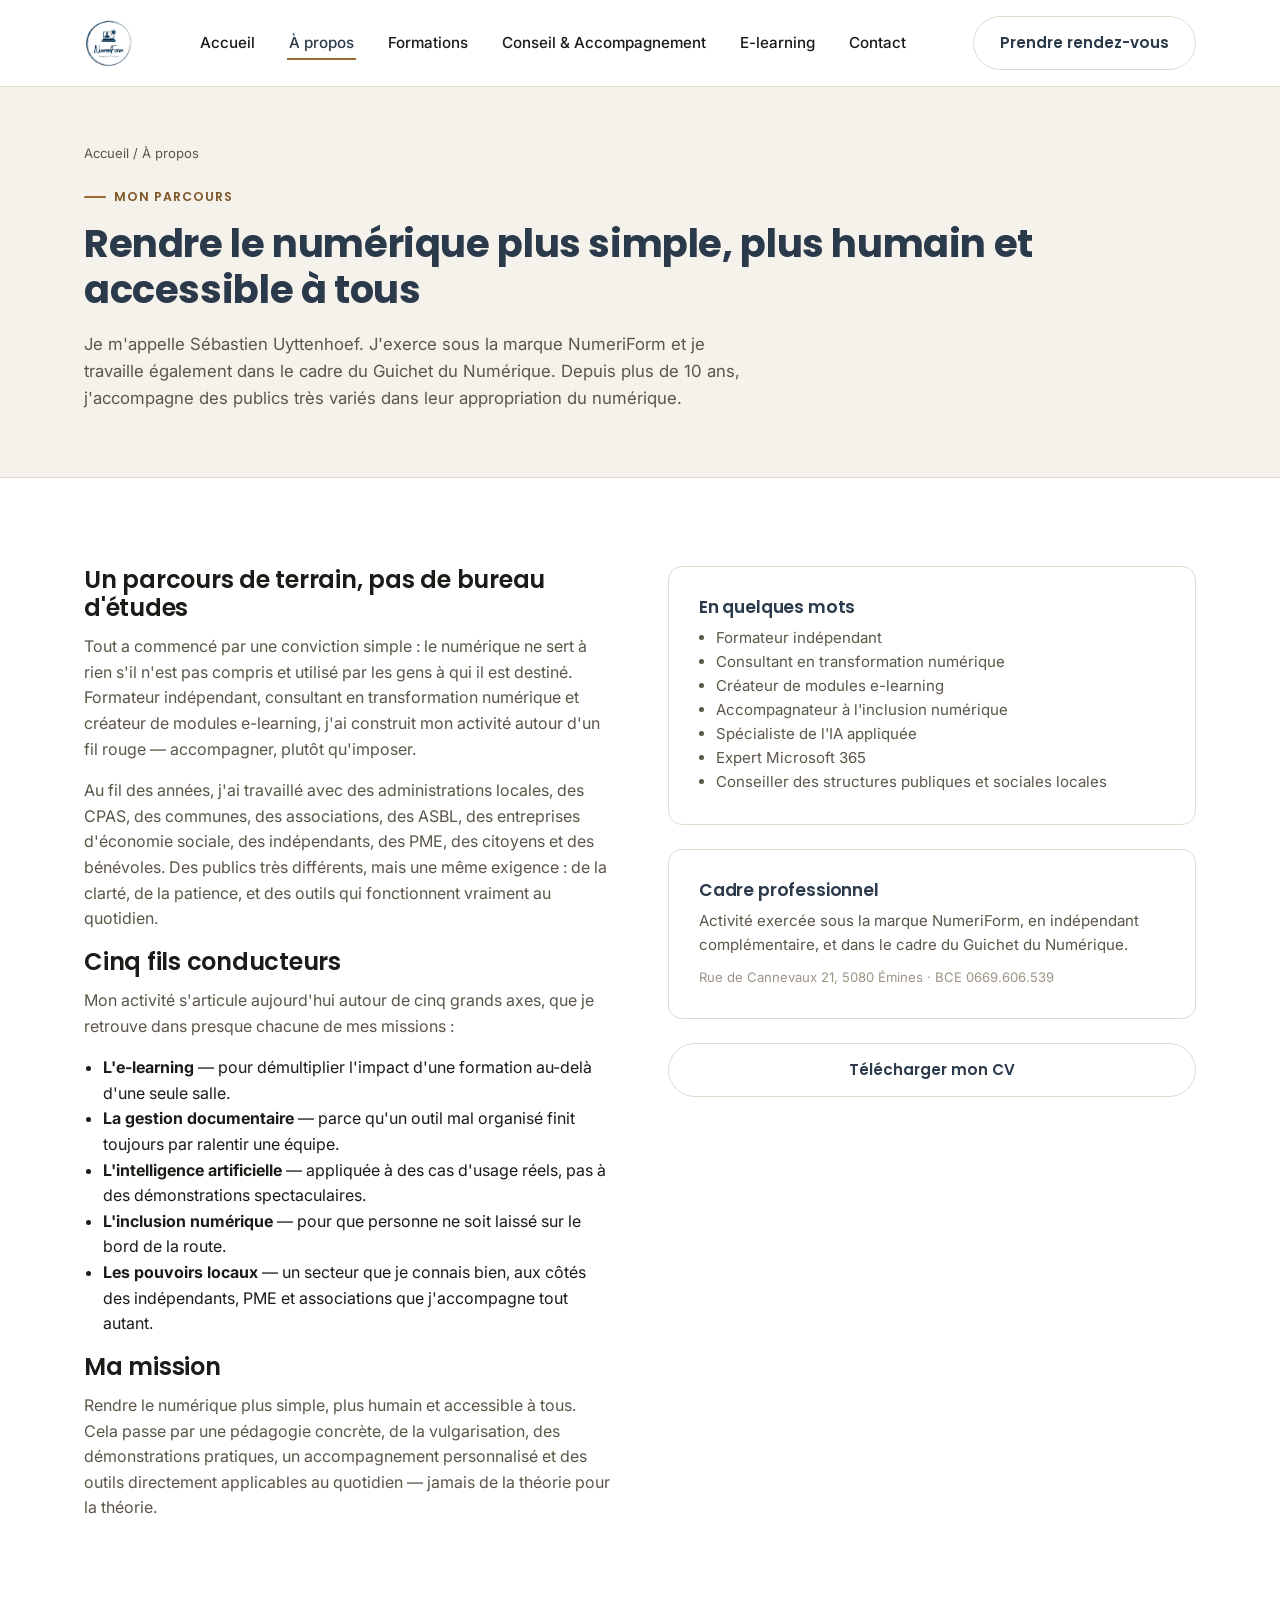
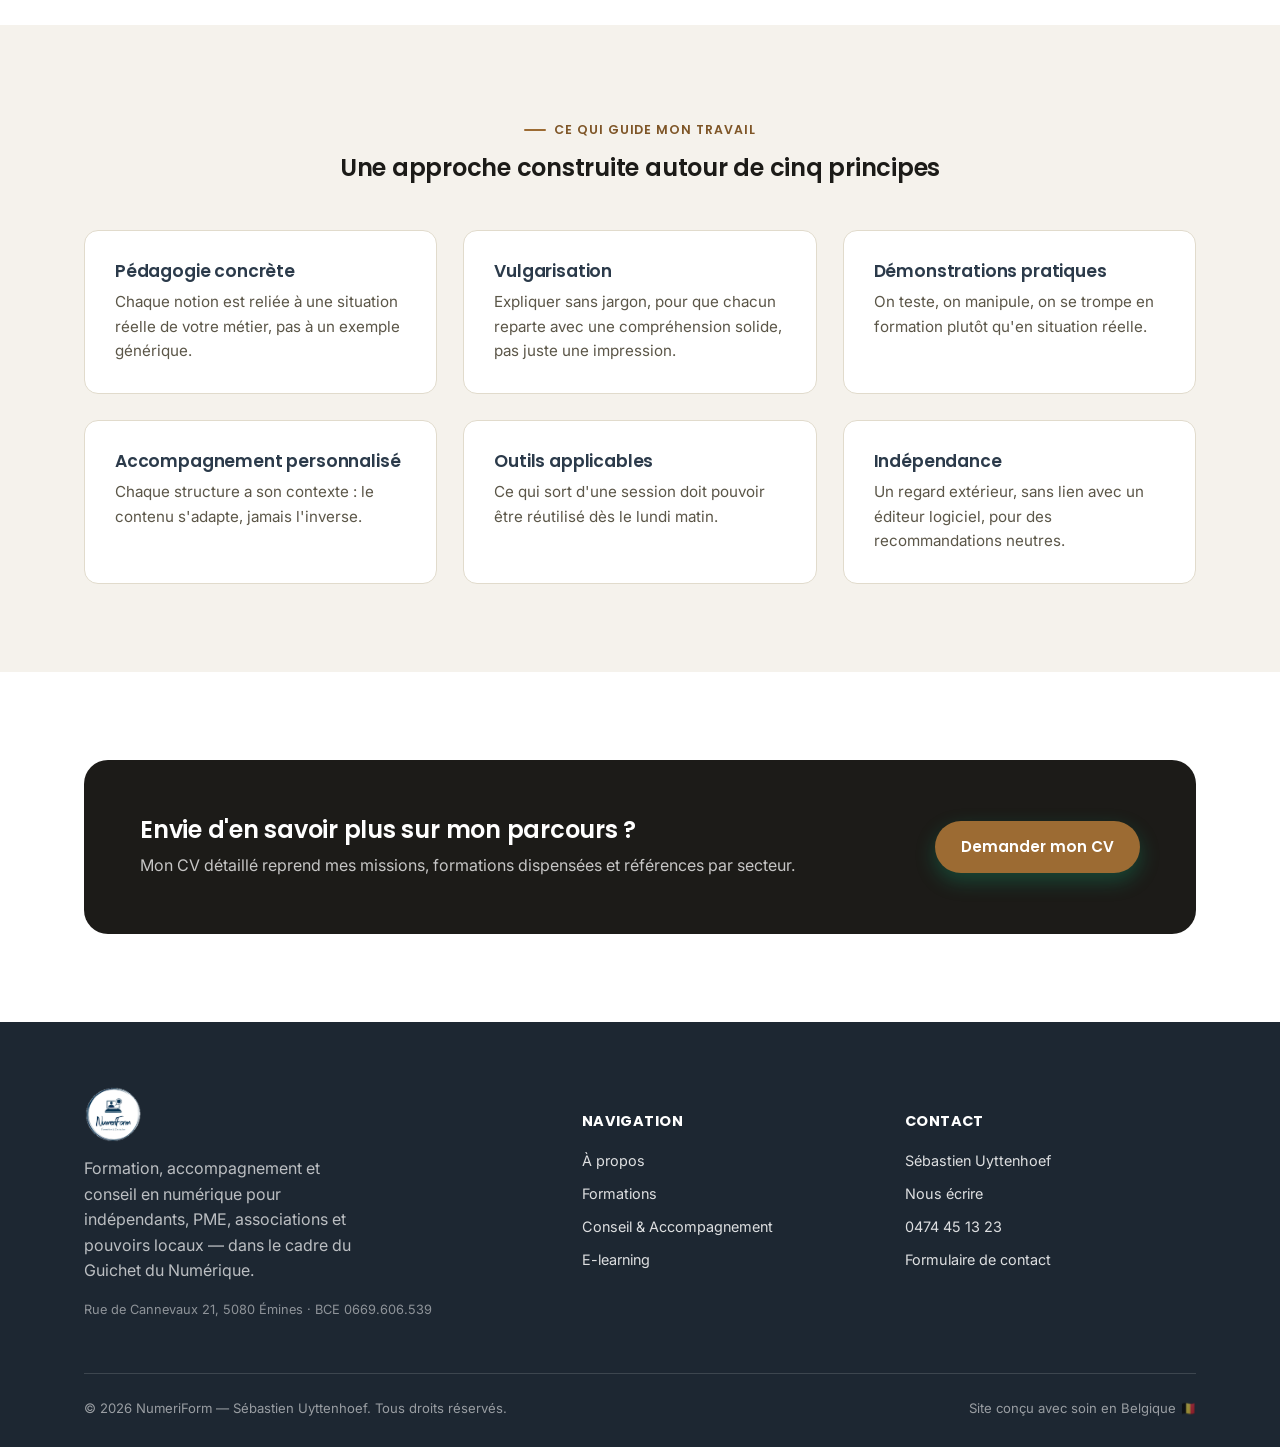
==== commit d25a5b1e: "Refonte : palette sobre, cohérence régionale, rééquilibrage des publics" ====
--- a/a-propos.html
+++ b/a-propos.html
@@ -22,9 +22,8 @@
       <li><a href="index.html">Accueil</a></li>
       <li><a href="a-propos.html" aria-current="page">À propos</a></li>
       <li><a href="formations.html">Formations</a></li>
-      <li><a href="accompagnement-conseil.html">Accompagnement &amp; Conseil</a></li>
+      <li><a href="accompagnement-conseil.html">Conseil &amp; Accompagnement</a></li>
       <li><a href="e-learning.html">E-learning</a></li>
-      <li><a href="ressources.html">Ressources</a></li>
       <li><a href="contact.html">Contact</a></li>
     </ul>
     <div class="nav-cta">
@@ -113,7 +112,7 @@
           <h2>Envie d'en savoir plus sur mon parcours ?</h2>
           <p>Mon CV détaillé reprend mes missions, formations dispensées et références par secteur.</p>
         </div>
-        <a href="mailto:s.uyttenhoef@gmail.com?subject=Demande%20de%20CV" class="btn btn-primary">Demander mon CV</a>
+        <a href="mailto:s.numeriform@gmail.com?subject=Demande%20de%20CV" class="btn btn-primary">Demander mon CV</a>
       </div>
     </div>
   </section>
@@ -133,23 +132,15 @@
         <ul>
           <li><a href="a-propos.html">À propos</a></li>
           <li><a href="formations.html">Formations</a></li>
-          <li><a href="accompagnement-conseil.html">Accompagnement &amp; Conseil</a></li>
+          <li><a href="accompagnement-conseil.html">Conseil &amp; Accompagnement</a></li>
           <li><a href="e-learning.html">E-learning</a></li>
-        </ul>
-      </div>
-      <div>
-        <h5>Ressources</h5>
-        <ul>
-          <li><a href="ressources.html">Blog</a></li>
-          <li><a href="ressources.html#ia">Guides IA</a></li>
-          <li><a href="contact.html">Guide gratuit</a></li>
         </ul>
       </div>
       <div>
         <h5>Contact</h5>
         <ul>
           <li>Sébastien Uyttenhoef</li>
-          <li><a href="mailto:s.uyttenhoef@gmail.com">s.uyttenhoef@gmail.com</a></li>
+          <li><a href="mailto:s.numeriform@gmail.com">Nous écrire</a></li>
           <li><a href="tel:+32474451323">0474 45 13 23</a></li>
           <li><a href="contact.html">Formulaire de contact</a></li>
         </ul>
--- a/css/style.css
+++ b/css/style.css
@@ -509,7 +509,7 @@
 }
 .footer-grid {
   display: grid;
-  grid-template-columns: 1.4fr 1fr 1fr 1fr;
+  grid-template-columns: 1.6fr 1fr 1fr;
   gap: 32px;
   padding-bottom: 40px;
   border-bottom: 1px solid rgba(255,255,255,0.14);
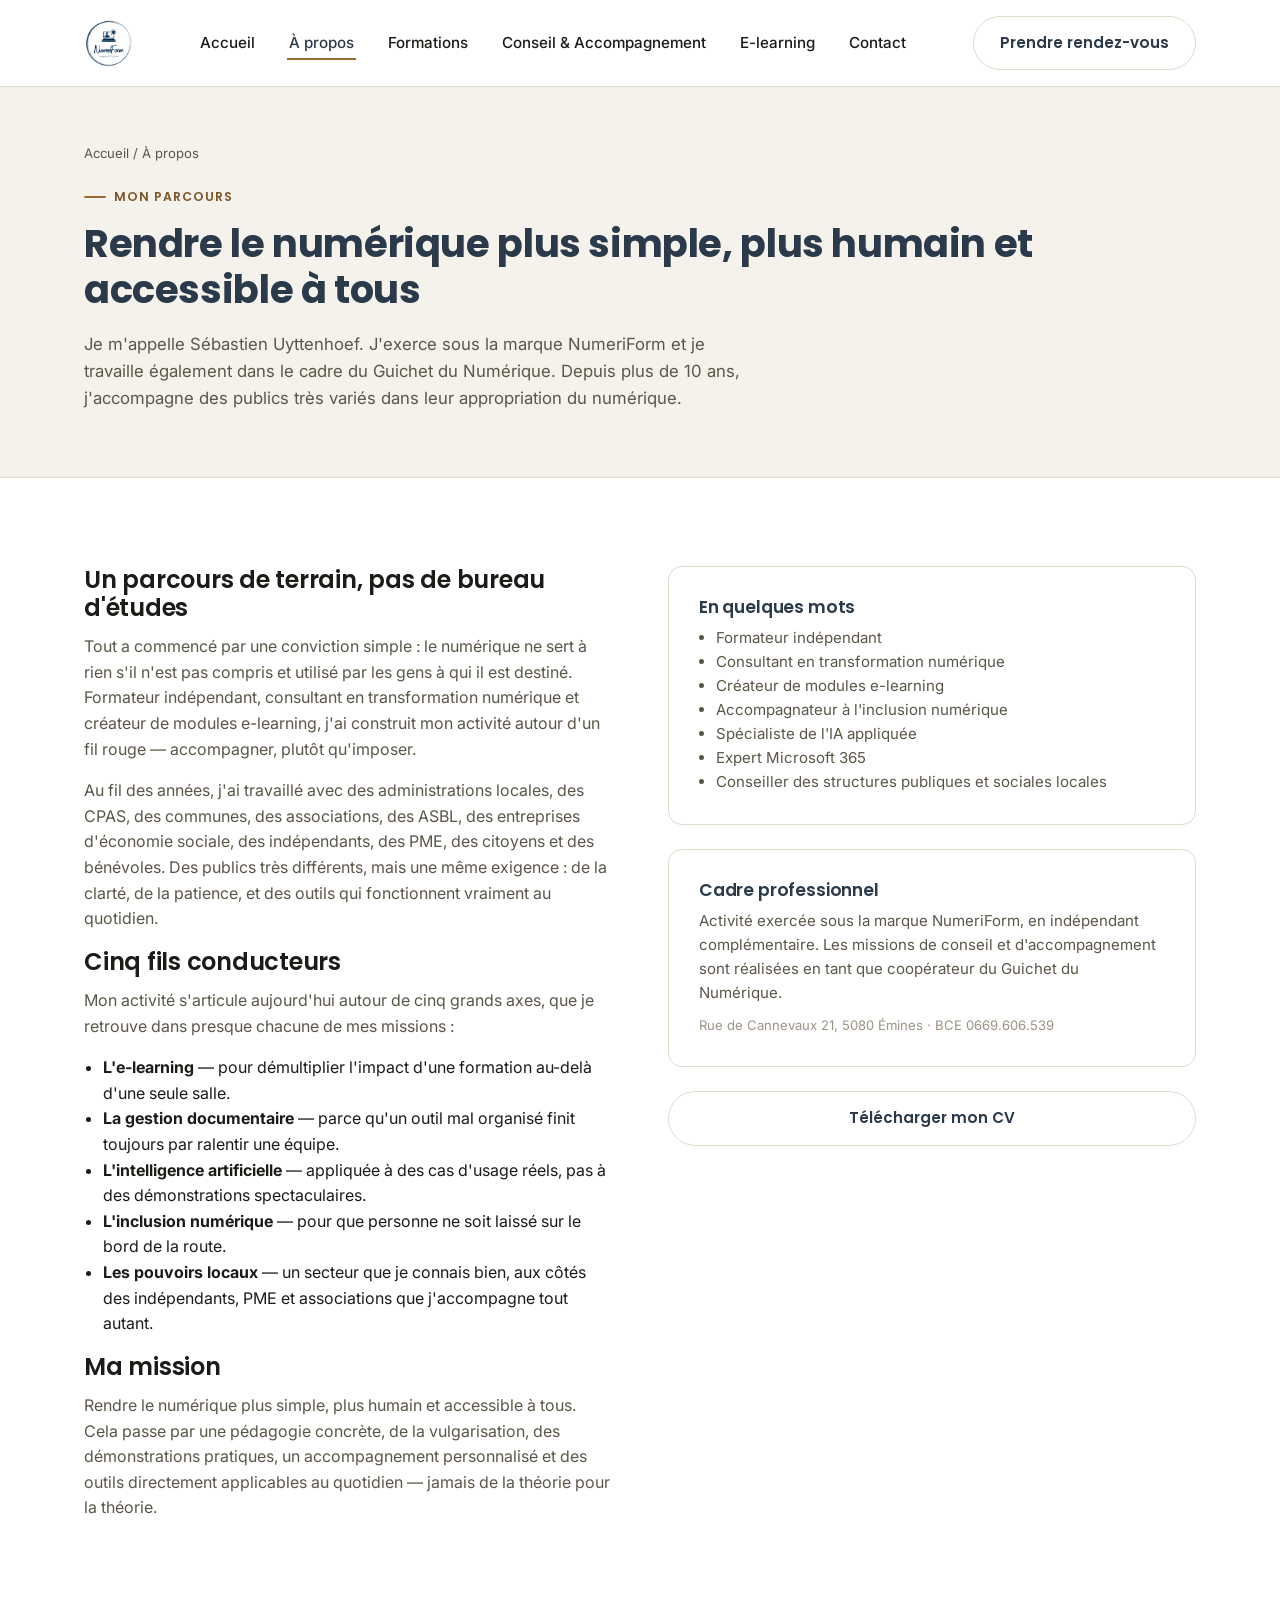
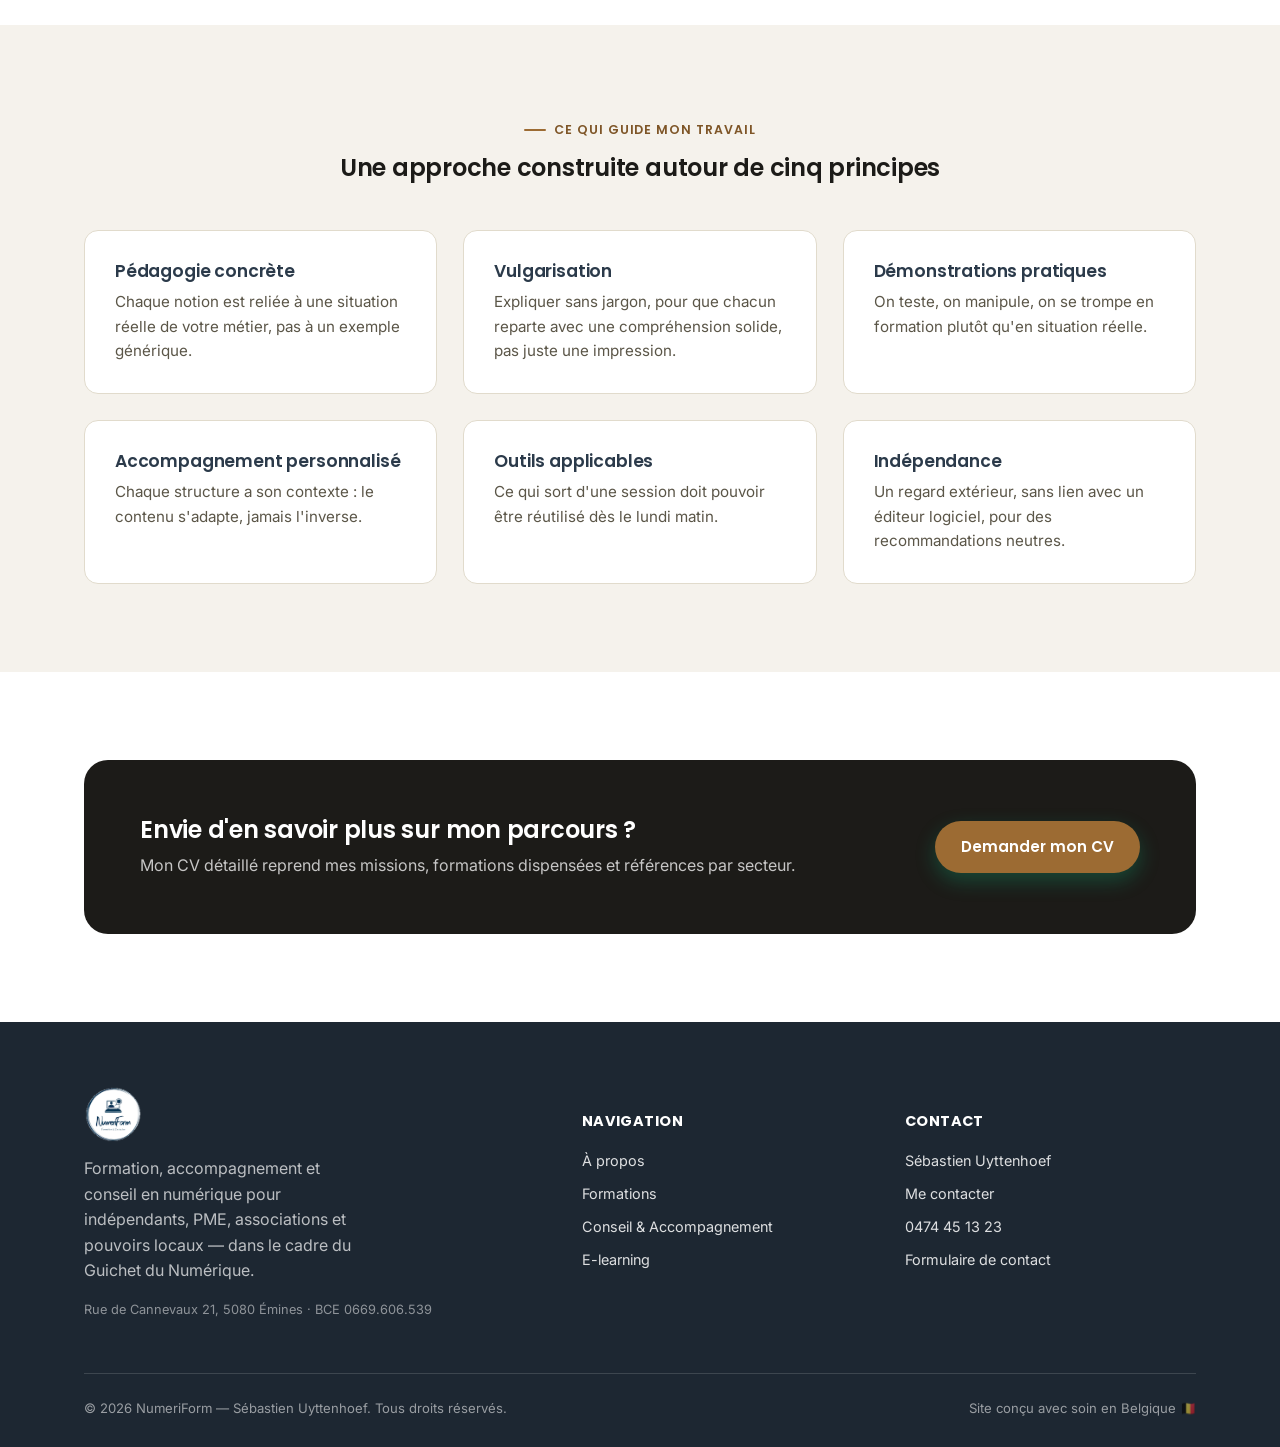
==== commit 14dc4e0b: "Me contacter, mention coopérateur GdN, formations in-house/distance" ====
--- a/a-propos.html
+++ b/a-propos.html
@@ -79,7 +79,7 @@
           </div>
           <div class="card" style="margin-bottom:24px;">
             <h3>Cadre professionnel</h3>
-            <p style="margin-bottom:0; font-size:0.94rem;">Activité exercée sous la marque NumeriForm, en indépendant complémentaire, et dans le cadre du Guichet du Numérique.</p>
+            <p style="margin-bottom:0; font-size:0.94rem;">Activité exercée sous la marque NumeriForm, en indépendant complémentaire. Les missions de conseil et d'accompagnement sont réalisées en tant que coopérateur du Guichet du Numérique.</p>
             <p style="color:var(--gray-400); font-size:0.82rem; margin-top:10px; margin-bottom:0;">Rue de Cannevaux 21, 5080 Émines · BCE 0669.606.539</p>
           </div>
           <a href="#cv" class="btn btn-secondary btn-block">Télécharger mon CV</a>
@@ -140,7 +140,7 @@
         <h5>Contact</h5>
         <ul>
           <li>Sébastien Uyttenhoef</li>
-          <li><a href="mailto:s.numeriform@gmail.com">Nous écrire</a></li>
+          <li><a href="mailto:s.numeriform@gmail.com">Me contacter</a></li>
           <li><a href="tel:+32474451323">0474 45 13 23</a></li>
           <li><a href="contact.html">Formulaire de contact</a></li>
         </ul>
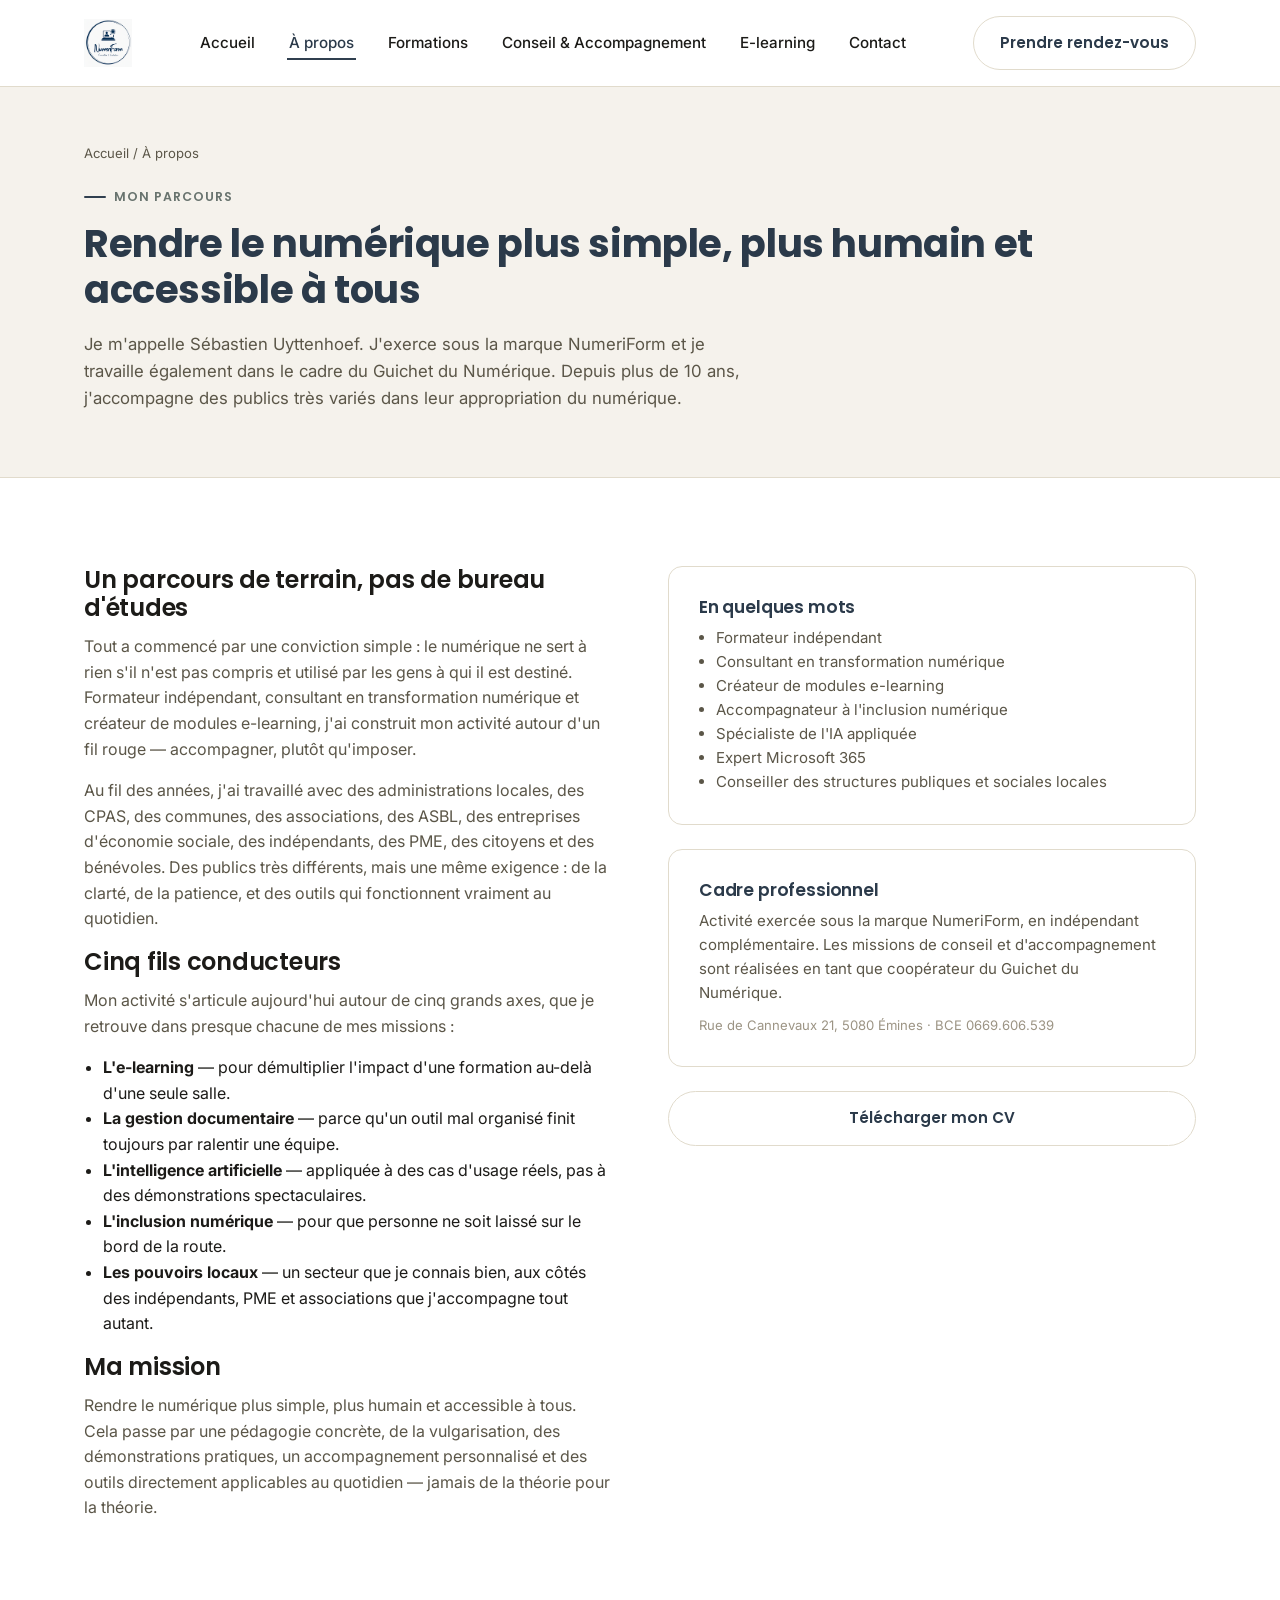
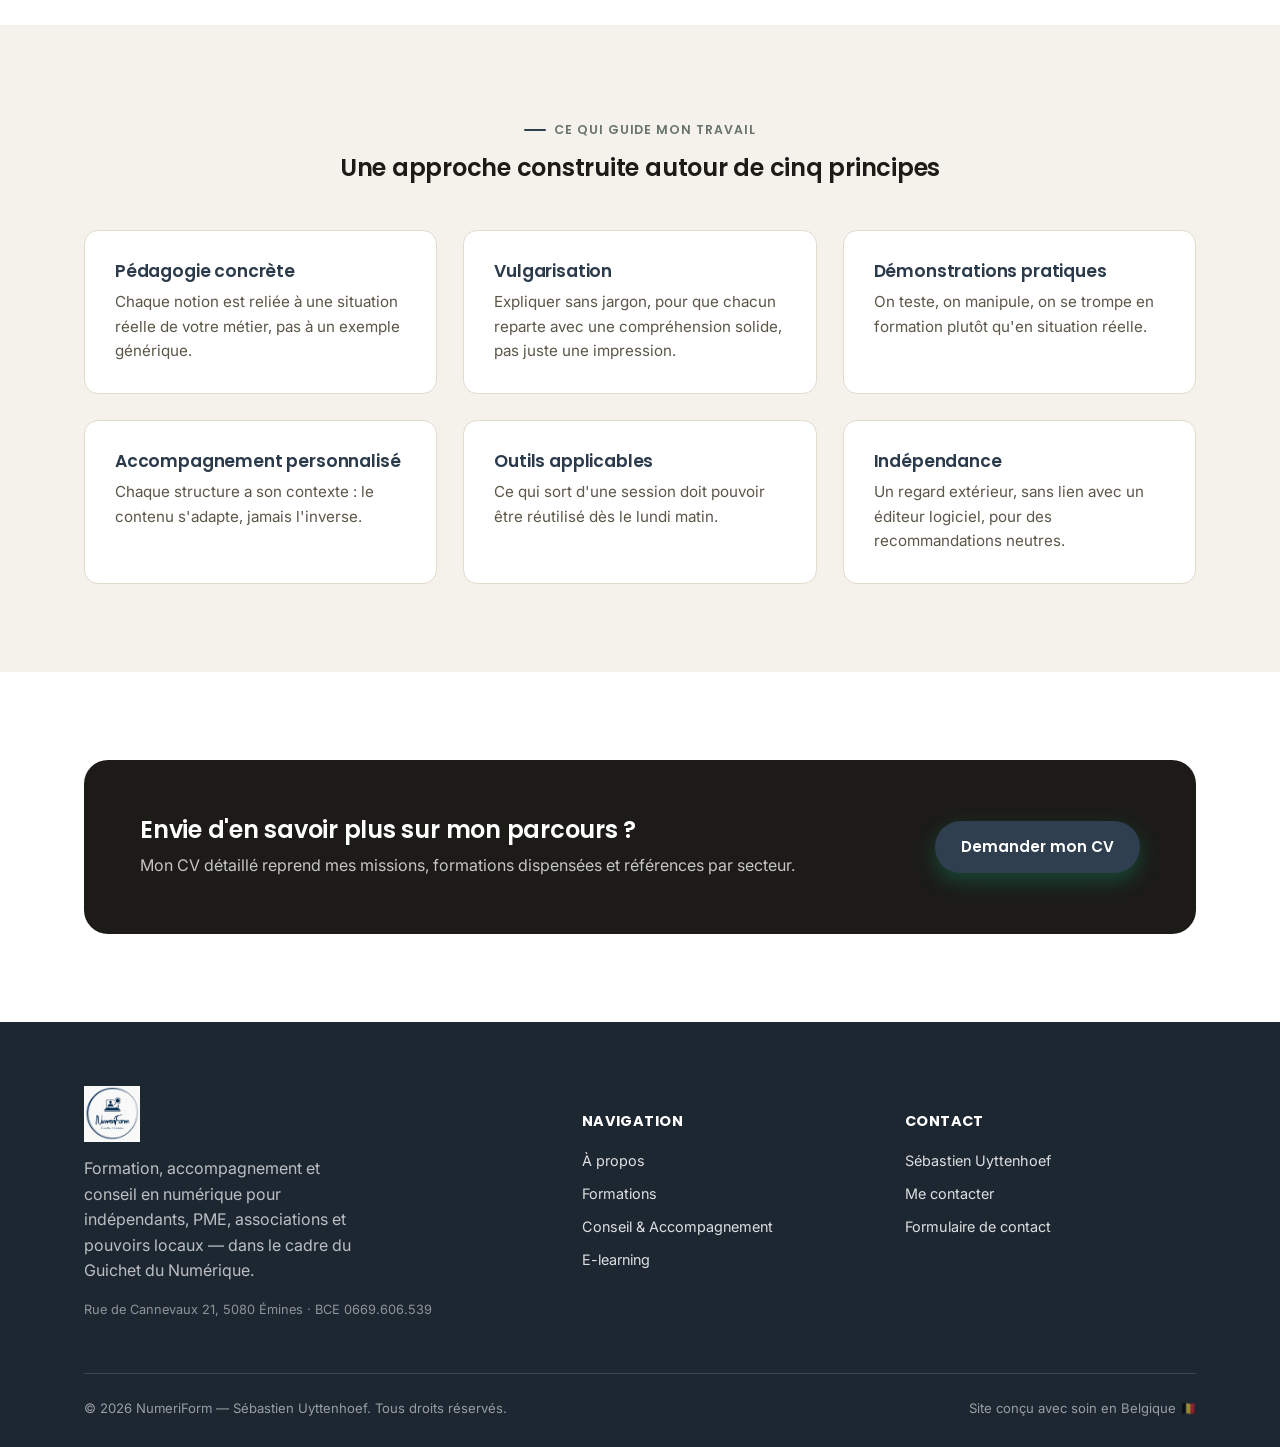
==== commit ebf94954: "Nouveau logo, formations par thématiques, suppression barres eyebrow et GSM" ====
--- a/a-propos.html
+++ b/a-propos.html
@@ -141,7 +141,6 @@
         <ul>
           <li>Sébastien Uyttenhoef</li>
           <li><a href="mailto:s.numeriform@gmail.com">Me contacter</a></li>
-          <li><a href="tel:+32474451323">0474 45 13 23</a></li>
           <li><a href="contact.html">Formulaire de contact</a></li>
         </ul>
       </div>
--- a/css/style.css
+++ b/css/style.css
@@ -11,8 +11,8 @@
   --blue-deep: #2B3A4A;        /* ardoise foncée (titres, fonds) */
   --blue-deep-dark: #1D2732;   /* ardoise quasi noire (footer) */
   --blue-light: #56697C;       /* ardoise moyenne (texte secondaire sur fond foncé) */
-  --green: #9C6B33;            /* bronze — accent unique, sobre */
-  --green-dark: #7E5527;
+  --green: #303f4f ;            /* bronze — accent unique, sobre */
+  --green-dark: #68736e;
   --white: #FFFFFF;
   --gray-50: #F5F2EC;          /* papier chaud (remplace le gris-bleu pastel) */
   --gray-100: #EEE9DF;
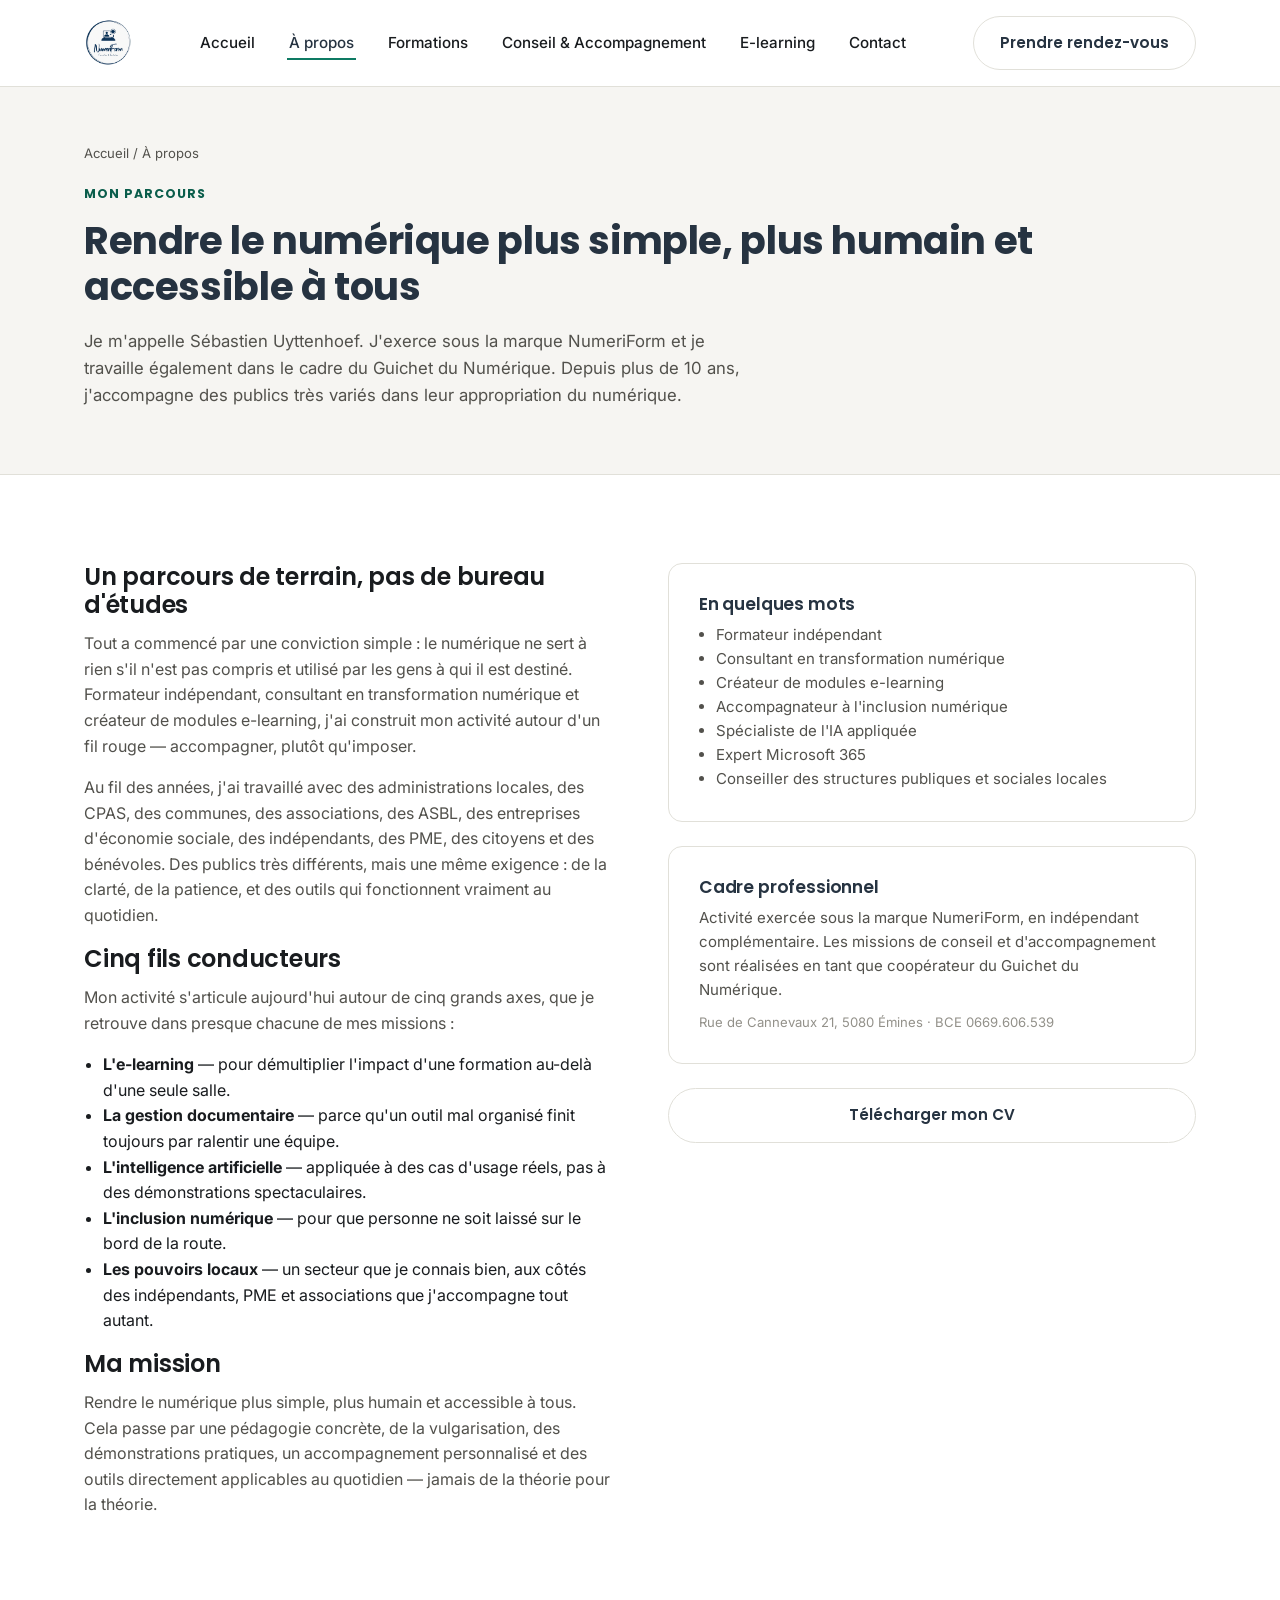
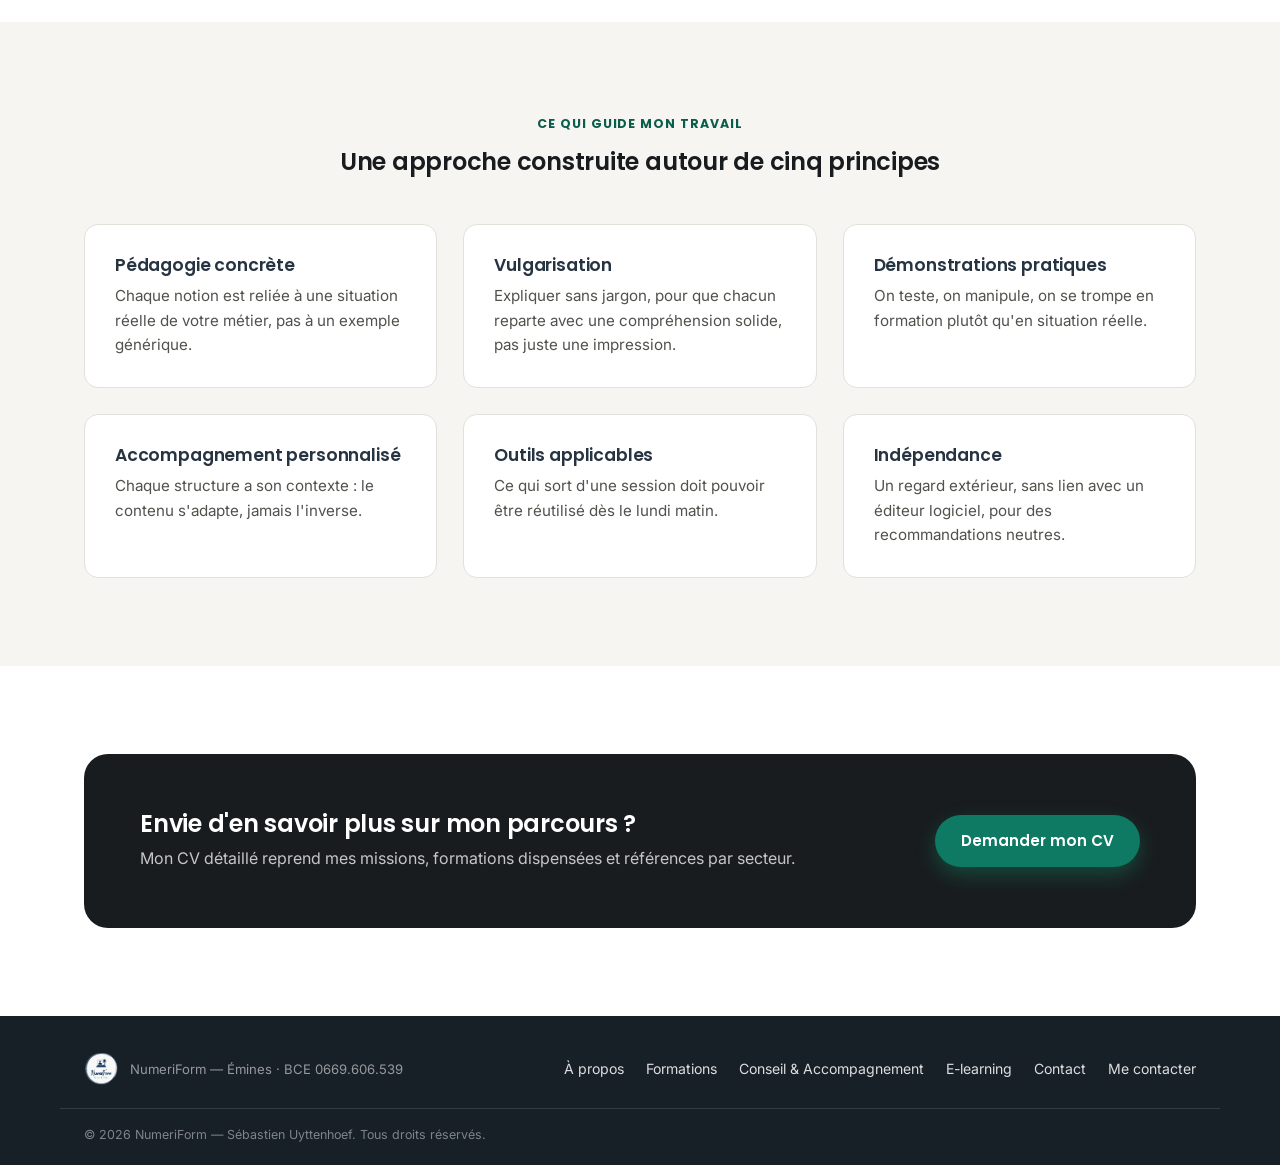
==== commit 52751b02: "Pied de page compact, une seule ligne" ====
--- a/a-propos.html
+++ b/a-propos.html
@@ -120,35 +120,22 @@
 </main>
 
 <footer class="site-footer">
-  <div class="container">
-    <div class="footer-grid">
-      <div>
-        <img src="images/logo.png" alt="NumeriForm — Formation & Inclusion" class="footer-logo-img">
-        <p style="color:rgba(255,255,255,0.7); margin-top:12px; max-width:280px;">Formation, accompagnement et conseil en numérique pour indépendants, PME, associations et pouvoirs locaux — dans le cadre du Guichet du Numérique.</p>
-        <p style="color:rgba(255,255,255,0.5); font-size:0.8rem; margin-top:10px;">Rue de Cannevaux 21, 5080 Émines · BCE 0669.606.539</p>
-      </div>
-      <div>
-        <h5>Navigation</h5>
-        <ul>
-          <li><a href="a-propos.html">À propos</a></li>
-          <li><a href="formations.html">Formations</a></li>
-          <li><a href="accompagnement-conseil.html">Conseil &amp; Accompagnement</a></li>
-          <li><a href="e-learning.html">E-learning</a></li>
-        </ul>
-      </div>
-      <div>
-        <h5>Contact</h5>
-        <ul>
-          <li>Sébastien Uyttenhoef</li>
-          <li><a href="mailto:s.numeriform@gmail.com">Me contacter</a></li>
-          <li><a href="contact.html">Formulaire de contact</a></li>
-        </ul>
-      </div>
+  <div class="container footer-top">
+    <div class="footer-brand">
+      <img src="images/logo.png" alt="NumeriForm — Formation & Inclusion" class="footer-logo-img">
+      <span>NumeriForm — Émines · BCE 0669.606.539</span>
     </div>
-    <div class="footer-bottom">
-      <span>© <span data-year></span> NumeriForm — Sébastien Uyttenhoef. Tous droits réservés.</span>
-      <span>Site conçu avec soin en Belgique 🇧🇪</span>
-    </div>
+    <nav class="footer-links" aria-label="Liens du pied de page">
+      <a href="a-propos.html">À propos</a>
+      <a href="formations.html">Formations</a>
+      <a href="accompagnement-conseil.html">Conseil &amp; Accompagnement</a>
+      <a href="e-learning.html">E-learning</a>
+      <a href="contact.html">Contact</a>
+      <a href="mailto:s.numeriform@gmail.com">Me contacter</a>
+    </nav>
+  </div>
+  <div class="container footer-bottom">
+    <span>© <span data-year></span> NumeriForm — Sébastien Uyttenhoef. Tous droits réservés.</span>
   </div>
 </footer>
 
--- a/css/style.css
+++ b/css/style.css
@@ -1,25 +1,25 @@
 /* =========================================================
-   NumeriForm — Design System (v2)
-   Palette : ardoise sourde + bronze — identité indépendante,
-   volontairement écartée des codes bleu/vert pastel du secteur
-   de l'accompagnement numérique institutionnel.
+   NumeriForm — Design System (v3)
+   Palette : ardoise profonde + accent émeraude foncé — sobre,
+   professionnel, sans tomber dans le pastel institutionnel ni
+   dans les teintes brunes.
    Typo     : Poppins (display) / Inter (texte courant)
    ========================================================= */
 
 :root {
-  /* Couleurs de marque — ardoise profonde + accent bronze */
-  --blue-deep: #2B3A4A;        /* ardoise foncée (titres, fonds) */
-  --blue-deep-dark: #1D2732;   /* ardoise quasi noire (footer) */
-  --blue-light: #56697C;       /* ardoise moyenne (texte secondaire sur fond foncé) */
-  --green: #303f4f ;            /* bronze — accent unique, sobre */
-  --green-dark: #68736e;
+  /* Couleurs de marque — ardoise + accent émeraude foncé */
+  --blue-deep: #263341;        /* ardoise foncée (titres, fonds) */
+  --blue-deep-dark: #171F27;   /* ardoise quasi noire (footer) */
+  --blue-light: #52697D;       /* ardoise moyenne (texte secondaire sur fond foncé) */
+  --green: #0E7A63;            /* émeraude foncé — accent unique */
+  --green-dark: #0A5D4B;
   --white: #FFFFFF;
-  --gray-50: #F5F2EC;          /* papier chaud (remplace le gris-bleu pastel) */
-  --gray-100: #EEE9DF;
-  --gray-200: #E1DBCC;
-  --gray-400: #9C9484;
-  --gray-600: #5B5648;
-  --ink: #1C1B18;
+  --gray-50: #F6F5F2;          /* papier neutre, légèrement chaud */
+  --gray-100: #EEEDE8;
+  --gray-200: #E1E0D9;
+  --gray-400: #93918A;
+  --gray-600: #52514C;
+  --ink: #191C1F;
 
   /* Typo */
   --font-display: 'Poppins', 'Inter', sans-serif;
@@ -29,9 +29,9 @@
   --radius-sm: 8px;
   --radius-md: 14px;
   --radius-lg: 24px;
-  --shadow-sm: 0 2px 8px rgba(28, 27, 24, 0.06);
-  --shadow-md: 0 12px 32px rgba(28, 27, 24, 0.09);
-  --shadow-lg: 0 24px 60px rgba(28, 27, 24, 0.14);
+  --shadow-sm: 0 2px 8px rgba(25, 28, 31, 0.06);
+  --shadow-md: 0 12px 32px rgba(25, 28, 31, 0.09);
+  --shadow-lg: 0 24px 60px rgba(25, 28, 31, 0.14);
   --container: 1160px;
 }
 
@@ -92,19 +92,11 @@
   gap: 8px;
   font-family: var(--font-display);
   font-size: 0.78rem;
-  font-weight: 600;
+  font-weight: 700;
   letter-spacing: 0.08em;
   text-transform: uppercase;
   color: var(--green-dark);
   margin-bottom: 14px;
-}
-
-.eyebrow::before {
-  content: "";
-  width: 22px;
-  height: 2px;
-  background: var(--green);
-  border-radius: 2px;
 }
 
 .section-head {
@@ -194,10 +186,9 @@
   display: block;
 }
 .footer-logo-img {
-  height: 56px;
+  height: 34px;
   width: auto;
   display: block;
-  margin-bottom: 14px;
 }
 .nav-links {
   display: flex;
@@ -266,33 +257,44 @@
   position: relative;
   overflow: hidden;
   background: linear-gradient(180deg, var(--gray-50) 0%, var(--white) 100%);
-  padding: 76px 0 40px;
+  padding: 96px 0 64px;
 }
 .hero-grid {
-  display: grid;
-  grid-template-columns: 1.05fr 0.95fr;
-  gap: 56px;
-  align-items: center;
+  display: block;
+  max-width: 820px;
+  margin: 0 auto;
+  text-align: center;
 }
 .hero h1 {
   font-size: clamp(2.1rem, 3.6vw, 3.35rem);
+  line-height: 1.28;
   color: var(--blue-deep);
+  margin-bottom: 0.55em;
 }
 .hero .lead {
   font-size: 1.14rem;
   color: var(--gray-600);
-  max-width: 540px;
-  margin-bottom: 30px;
-}
-.hero-actions { display: flex; gap: 14px; flex-wrap: wrap; margin-bottom: 34px; }
+  max-width: 560px;
+  margin: 0 auto 34px;
+}
+.hero-actions { display: flex; gap: 14px; flex-wrap: wrap; margin-bottom: 48px; justify-content: center; }
 .hero-trust {
   display: flex;
-  gap: 28px;
-  flex-wrap: wrap;
+  gap: 40px;
+  flex-wrap: nowrap;
+  justify-content: center;
   font-size: 0.86rem;
   color: var(--gray-600);
-}
-.hero-trust strong { color: var(--blue-deep); font-family: var(--font-display); display: block; font-size: 1.3rem; }
+  padding-top: 32px;
+  border-top: 1px solid var(--gray-200);
+}
+.hero-trust > div { text-align: center; flex: 0 1 auto; max-width: 200px; }
+.hero-trust strong { color: var(--blue-deep); font-family: var(--font-display); display: block; font-size: 1.3rem; margin-bottom: 2px; }
+
+@media (max-width: 640px) {
+  .hero-trust { flex-wrap: wrap; gap: 24px 32px; }
+  .hero-trust > div { max-width: none; }
+}
 
 /* Signature visuelle : le "traducteur de jargon" — la vulgarisation
    est le vrai point distinctif de Sébastien, donc c'est ce que la
@@ -505,35 +507,40 @@
 .site-footer {
   background: var(--blue-deep-dark);
   color: rgba(255,255,255,0.85);
-  padding: 64px 0 28px;
-}
-.footer-grid {
-  display: grid;
-  grid-template-columns: 1.6fr 1fr 1fr;
-  gap: 32px;
-  padding-bottom: 40px;
-  border-bottom: 1px solid rgba(255,255,255,0.14);
-}
-.footer-grid h5 {
-  font-family: var(--font-display);
-  color: var(--white);
-  font-size: 0.9rem;
-  margin-bottom: 16px;
-  letter-spacing: 0.03em;
-  text-transform: uppercase;
-}
-.footer-grid ul { list-style: none; padding: 0; margin: 0; }
-.footer-grid li { margin-bottom: 10px; font-size: 0.9rem; }
-.footer-grid a:hover { color: var(--green); }
-.footer-logo { font-family: var(--font-display); font-weight: 700; color: var(--white); font-size: 1.2rem; }
-.footer-bottom {
-  display: flex;
+  padding: 36px 0 20px;
+}
+.footer-top {
+  display: flex;
+  align-items: center;
   justify-content: space-between;
   flex-wrap: wrap;
-  gap: 10px;
-  padding-top: 24px;
+  gap: 18px;
+  padding-bottom: 22px;
+  border-bottom: 1px solid rgba(255,255,255,0.12);
+}
+.footer-brand {
+  display: flex;
+  align-items: center;
+  gap: 12px;
+}
+.footer-brand span {
   font-size: 0.82rem;
   color: rgba(255,255,255,0.55);
+}
+.footer-links {
+  display: flex;
+  flex-wrap: wrap;
+  gap: 8px 22px;
+}
+.footer-links a {
+  font-size: 0.88rem;
+  color: rgba(255,255,255,0.85);
+}
+.footer-links a:hover { color: var(--green); }
+.footer-bottom {
+  padding-top: 16px;
+  font-size: 0.78rem;
+  color: rgba(255,255,255,0.45);
 }
 
 /* ---------- Page header (pages internes) ---------- */
@@ -795,16 +802,13 @@
 
 /* ---------- Responsive ---------- */
 @media (max-width: 980px) {
-  .hero-grid { grid-template-columns: 1fr; }
-  .hero .jargon-card { order: -1; max-width: 460px; margin: 0 auto; }
   .grid-3, .grid-4 { grid-template-columns: repeat(2, 1fr); }
-  .footer-grid { grid-template-columns: 1fr 1fr; }
   .stats-row { grid-template-columns: repeat(2, 1fr); }
 }
 @media (max-width: 640px) {
   section { padding: 60px 0; }
   .grid-2, .grid-3, .grid-4 { grid-template-columns: 1fr; }
-  .footer-grid { grid-template-columns: 1fr; }
+  .footer-top { flex-direction: column; align-items: flex-start; }
   .form-row.two { grid-template-columns: 1fr; }
   .cta-final { padding: 34px; flex-direction: column; align-items: flex-start; }
   .newsletter-box { padding: 28px; }
